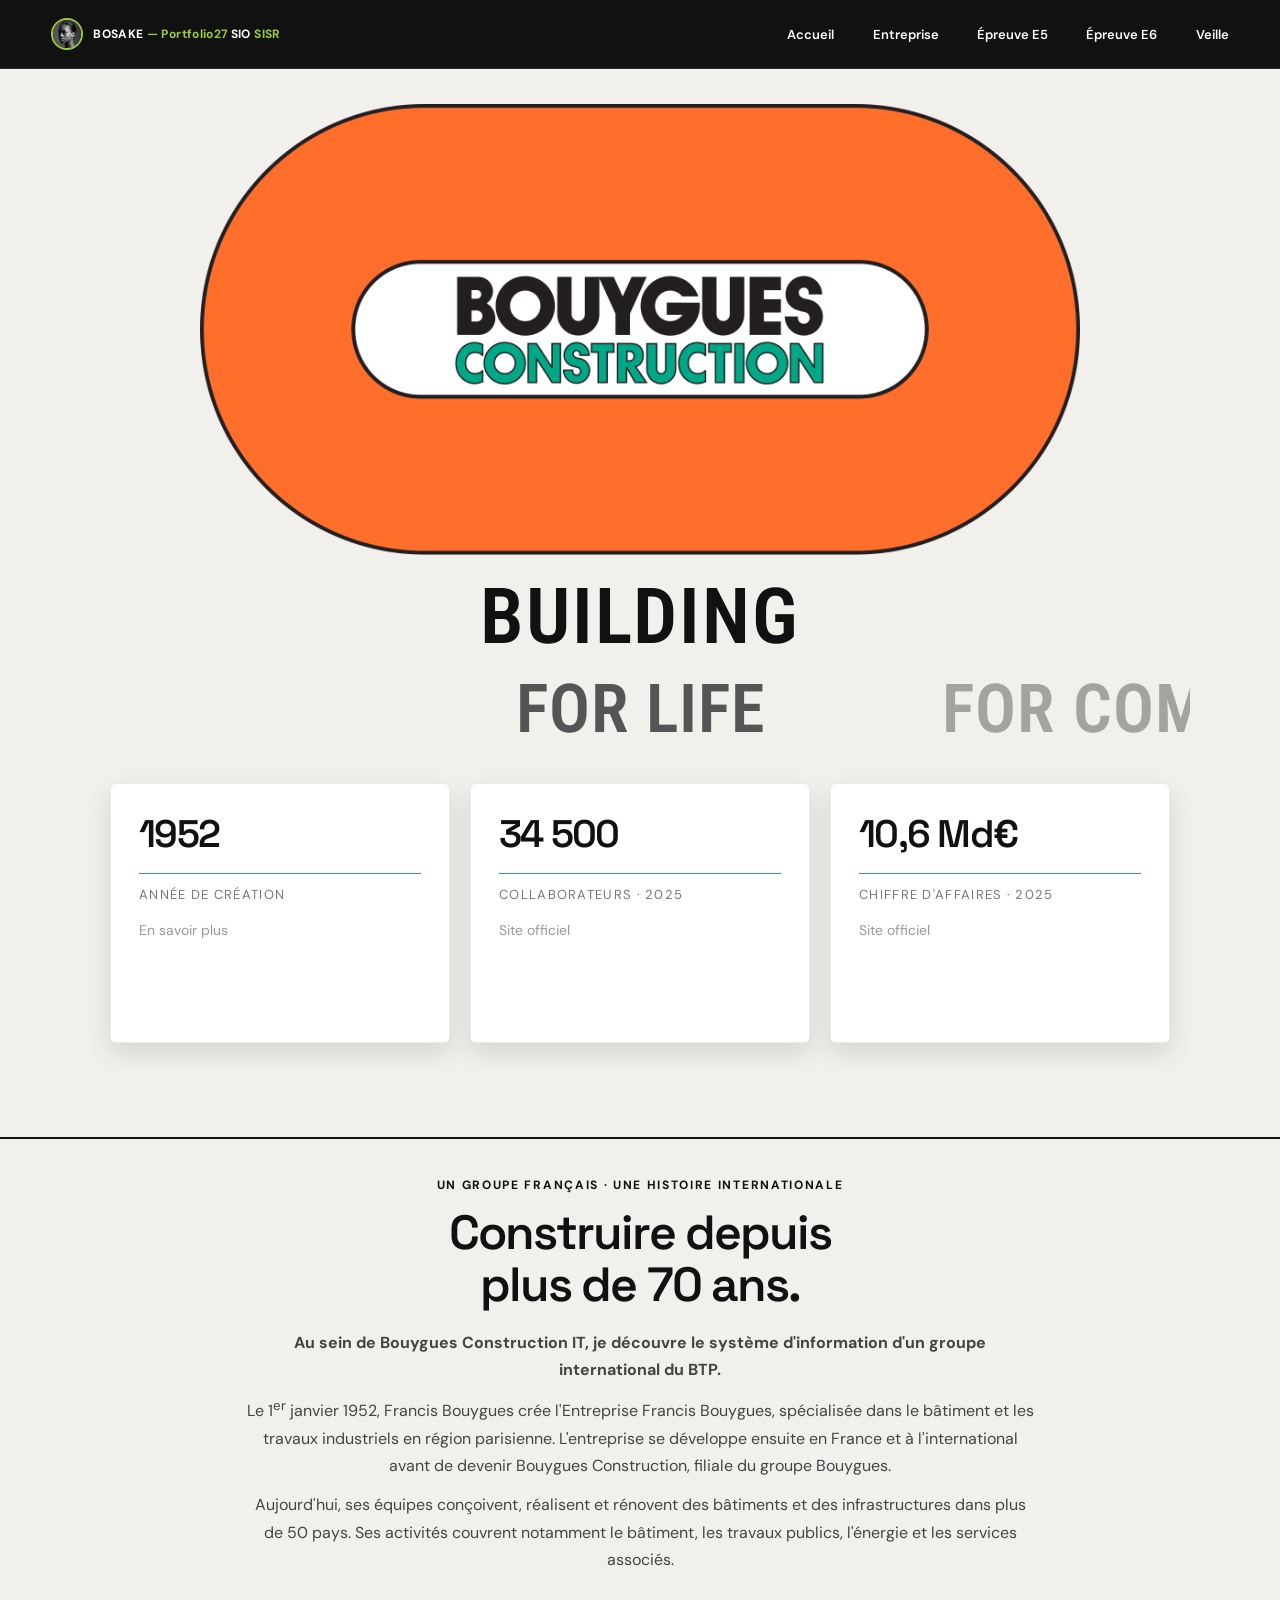
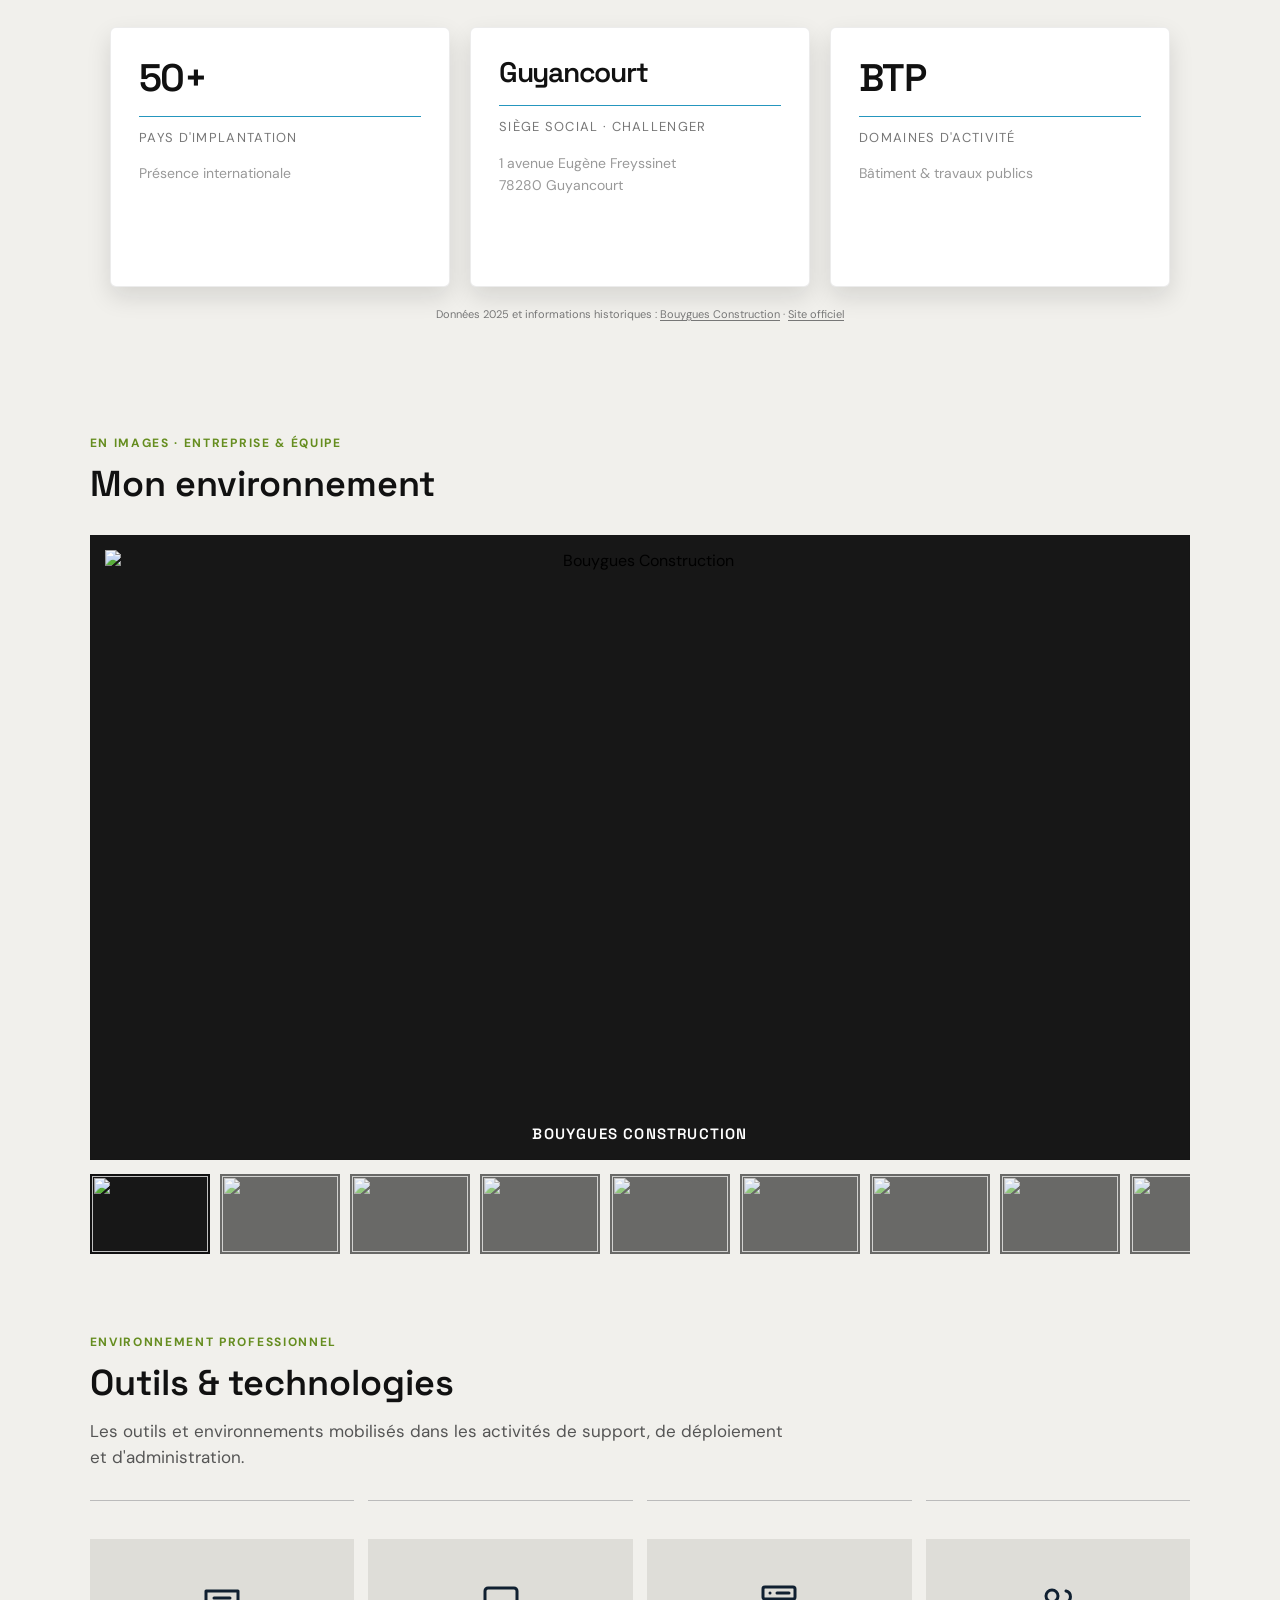
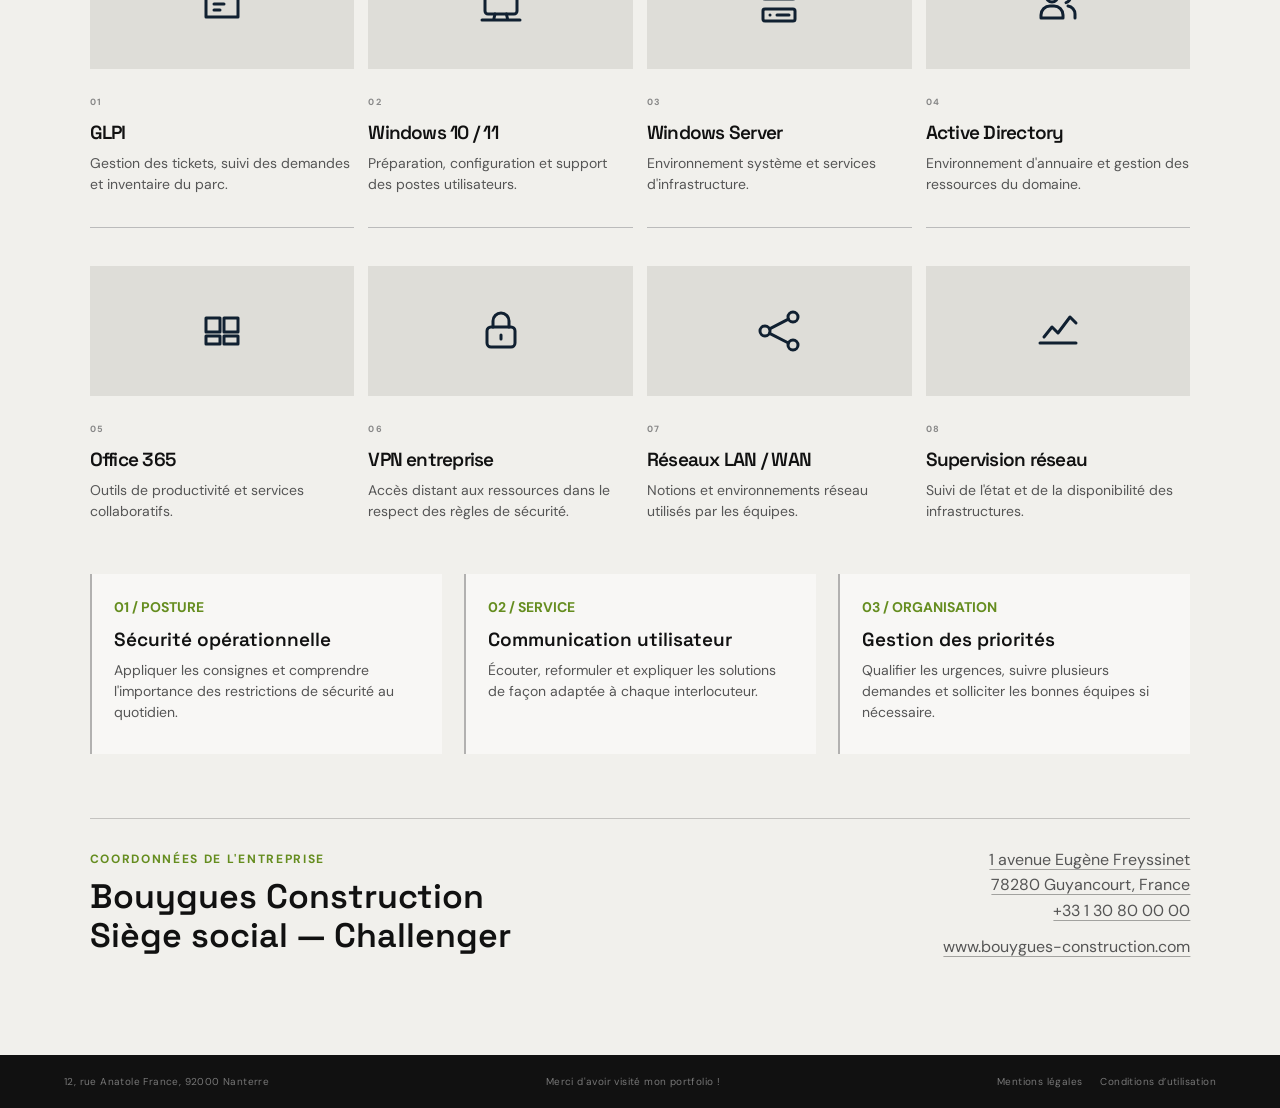
==== alternance.html @ e2fa52a4 "Add files via upload" ====
<!DOCTYPE html>
<html lang="fr">
<head>
  <meta charset="UTF-8">
  <meta name="viewport" content="width=device-width, initial-scale=1.0">
  <meta name="description" content="Expérience en alternance de Rebecca Zuena BOSAKE chez Bouygues Construction IT.">
  <title>Entreprise — Rebecca Zuena BOSAKE</title>
  <link rel="preconnect" href="https://fonts.googleapis.com">
  <link rel="preconnect" href="https://fonts.gstatic.com" crossorigin>
  <link href="https://fonts.googleapis.com/css2?family=DM+Sans:wght@400;500;600;700&family=Roboto+Condensed:wght@500;600;700&family=Space+Grotesk:wght@400;500;600;700&display=swap" rel="stylesheet">
  <link rel="stylesheet" href="css/style.css">
  <link rel="stylesheet" href="css/navigation.css">
  <link rel="stylesheet" href="css/profile.css">
  <link rel="stylesheet" href="css/accent.css">
  <link rel="stylesheet" href="css/legal.css">
  <link rel="stylesheet" href="css/section-pages.css">
</head>
<body class="standalone-section-page">
  <header class="nav">
    <a href="index.html#home" class="logo nav-wordmark magnetic">
      <img class="nav-avatar" src="images/rebecca-zuena-bosake.jpg" alt="Portrait de Rebecca Zuena BOSAKE">
      <span><span class="nav-brand-white">BOSAKE</span> — Portfolio27 <span class="nav-brand-white">SIO</span> <span class="nav-accent">SISR</span></span>
    </a>
    <nav class="nav-links" aria-label="Navigation principale">
      <a href="index.html#home">Accueil</a>
      <a href="alternance.html">Entreprise</a>
      <a href="e5.html">Épreuve E5</a>
      <a href="e6.html">Épreuve E6</a>
      <a href="veille.html">Veille</a>
    </nav>
  </header>

  <main class="section-page">
    <div class="section-page-inner">
      <section class="alternance-brand" aria-label="Bouygues Construction">
        <img
          class="alternance-brand-logo"
          src="images/bouygues-construction-official.webp"
          alt="Bouygues Construction"
          fetchpriority="high"
        >
        <div class="alternance-slogan" aria-label="Building. For Life. For Communities. For Generations. A Team.">
          <p class="alternance-slogan-heading">BUILDING</p>
          <div class="alternance-carousel-window" aria-hidden="true">
            <div class="alternance-carousel-track">
              <div class="alternance-carousel-run">
                <span class="alternance-carousel-slide phrase-life">For Life</span>
                <span class="alternance-carousel-slide phrase-communities">For Communities</span>
                <span class="alternance-carousel-slide phrase-generations">For Generations</span>
                <span class="alternance-carousel-slide phrase-team">A Team</span>
              </div>
              <div class="alternance-carousel-run">
                <span class="alternance-carousel-slide phrase-life">For Life</span>
                <span class="alternance-carousel-slide phrase-communities">For Communities</span>
                <span class="alternance-carousel-slide phrase-generations">For Generations</span>
                <span class="alternance-carousel-slide phrase-team">A Team</span>
              </div>
              <div class="alternance-carousel-run">
                <span class="alternance-carousel-slide phrase-life">For Life</span>
                <span class="alternance-carousel-slide phrase-communities">For Communities</span>
                <span class="alternance-carousel-slide phrase-generations">For Generations</span>
                <span class="alternance-carousel-slide phrase-team">A Team</span>
              </div>
            </div>
          </div>
        </div>
      </section>

      <section class="alternance-company-profile" id="entreprise" aria-labelledby="company-history-title">
        <div class="alternance-fact-row alternance-fact-row-top">
          <article class="alternance-fact-card">
            <strong>1952</strong>
            <span>ANNÉE DE CRÉATION</span>
            <a href="https://fr.wikipedia.org/wiki/Bouygues_Construction" target="_blank" rel="noopener noreferrer">En savoir plus</a>
          </article>
          <article class="alternance-fact-card">
            <strong>34 500</strong>
            <span>COLLABORATEURS · 2025</span>
            <a href="https://www.bouygues-construction.com/" target="_blank" rel="noopener noreferrer">Site officiel</a>
          </article>
          <article class="alternance-fact-card">
            <strong>10,6 Md€</strong>
            <span>CHIFFRE D'AFFAIRES · 2025</span>
            <a href="https://www.bouygues-construction.com/" target="_blank" rel="noopener noreferrer">Site officiel</a>
          </article>
        </div>

        <div class="alternance-company-history">
          <p class="section-page-kicker">UN GROUPE FRANÇAIS · UNE HISTOIRE INTERNATIONALE</p>
          <h1 id="company-history-title">Construire depuis<br><span>plus de 70 ans.</span></h1>
          <p class="alternance-company-role"><strong>Au sein de Bouygues Construction IT, je découvre le système d'information d'un groupe international du BTP.</strong></p>
          <p>Le 1<sup>er</sup> janvier 1952, Francis Bouygues crée l'Entreprise Francis Bouygues, spécialisée dans le bâtiment et les travaux industriels en région parisienne. L'entreprise se développe ensuite en France et à l'international avant de devenir Bouygues Construction, filiale du groupe Bouygues.</p>
          <p>Aujourd'hui, ses équipes conçoivent, réalisent et rénovent des bâtiments et des infrastructures dans plus de 50 pays. Ses activités couvrent notamment le bâtiment, les travaux publics, l'énergie et les services associés.</p>
        </div>

        <div class="alternance-fact-row alternance-fact-row-bottom">
          <article class="alternance-fact-card">
            <strong>50+</strong>
            <span>PAYS D'IMPLANTATION</span>
            <a href="https://www.bouygues-construction.com/" target="_blank" rel="noopener noreferrer">Présence internationale</a>
          </article>
          <article class="alternance-fact-card alternance-headquarters-card">
            <strong>Guyancourt</strong>
            <span>SIÈGE SOCIAL · CHALLENGER</span>
            <a href="https://www.google.com/maps/search/?api=1&amp;query=1+avenue+Eug%C3%A8ne+Freyssinet%2C+78280+Guyancourt" target="_blank" rel="noopener noreferrer">1 avenue Eugène Freyssinet<br>78280 Guyancourt</a>
          </article>
          <article class="alternance-fact-card">
            <strong>BTP</strong>
            <span>DOMAINES D'ACTIVITÉ</span>
            <a href="https://www.bouygues-construction.com/" target="_blank" rel="noopener noreferrer">Bâtiment &amp; travaux publics</a>
          </article>
        </div>
        <p class="alternance-company-source">Données 2025 et informations historiques : <a href="https://fr.wikipedia.org/wiki/Bouygues_Construction" target="_blank" rel="noopener noreferrer">Bouygues Construction</a> · <a href="https://www.bouygues-construction.com/" target="_blank" rel="noopener noreferrer">Site officiel</a></p>
      </section>

      <section class="alternance-gallery" id="galerie" aria-labelledby="alternance-gallery-title">
        <p class="section-page-kicker">EN IMAGES · ENTREPRISE &amp; ÉQUIPE</p>
        <h2 id="alternance-gallery-title">Mon environnement</h2>
        <div class="alternance-gallery-main">
          <button class="alternance-gallery-open" type="button" aria-label="Afficher la photo en grand">
            <img class="alternance-gallery-image" src="https://files.catbox.moe/n02crd.webp" alt="Bouygues Construction" fetchpriority="high">
          </button>
          <p class="alternance-gallery-caption" aria-live="polite">Bouygues Construction</p>
        </div>
        <div class="alternance-gallery-thumbs" role="group" aria-label="Choisir une photo">
          <button class="alternance-gallery-thumb is-active" type="button" data-caption="Bouygues Construction" aria-pressed="true" aria-label="Photo 1 : Bouygues Construction"><img src="https://files.catbox.moe/n02crd.webp" alt="" loading="lazy"></button>
          <button class="alternance-gallery-thumb" type="button" data-caption="Bouygues Construction" aria-pressed="false" aria-label="Photo 2 : Bouygues Construction"><img src="https://files.catbox.moe/946t7t.png" alt="" loading="lazy"></button>
          <button class="alternance-gallery-thumb" type="button" data-caption="Bouygues Construction" aria-pressed="false" aria-label="Photo 3 : Bouygues Construction"><img src="https://files.catbox.moe/72k5f4.png" alt="" loading="lazy"></button>
          <button class="alternance-gallery-thumb" type="button" data-caption="Bouygues Construction" aria-pressed="false" aria-label="Photo 4 : Bouygues Construction"><img src="https://files.catbox.moe/nwor7l.png" alt="" loading="lazy"></button>
          <button class="alternance-gallery-thumb" type="button" data-caption="Bouygues Construction" aria-pressed="false" aria-label="Photo 5 : Bouygues Construction"><img src="https://files.catbox.moe/9tc03d.png" alt="" loading="lazy"></button>
          <button class="alternance-gallery-thumb" type="button" data-caption="Bouygues Construction" aria-pressed="false" aria-label="Photo 6 : Bouygues Construction"><img src="https://files.catbox.moe/4xz3pz.png" alt="" loading="lazy"></button>
          <button class="alternance-gallery-thumb" type="button" data-caption="Mon bureau" aria-pressed="false" aria-label="Photo 7 : Mon bureau"><img src="https://files.catbox.moe/jm7ttb.png" alt="" loading="lazy"></button>
          <button class="alternance-gallery-thumb" type="button" data-caption="Mon bureau" aria-pressed="false" aria-label="Photo 8 : Mon bureau"><img src="https://files.catbox.moe/50y5g2.png" alt="" loading="lazy"></button>
          <button class="alternance-gallery-thumb" type="button" data-caption="Mon bureau" aria-pressed="false" aria-label="Photo 9 : Mon bureau"><img src="https://files.catbox.moe/r3xf9u.png" alt="" loading="lazy"></button>
          <button class="alternance-gallery-thumb" type="button" data-caption="Mon équipe" aria-pressed="false" aria-label="Photo 10 : Mon équipe"><img src="https://files.catbox.moe/k40347.jpg" alt="" loading="lazy"></button>
          <button class="alternance-gallery-thumb" type="button" data-caption="Mon équipe" aria-pressed="false" aria-label="Photo 11 : Mon équipe"><img src="https://files.catbox.moe/t3gr44.png" alt="" loading="lazy"></button>
          <button class="alternance-gallery-thumb" type="button" data-caption="Mon équipe" aria-pressed="false" aria-label="Photo 12 : Mon équipe"><img src="https://files.catbox.moe/ccxoz4.jpg" alt="" loading="lazy"></button>
          <button class="alternance-gallery-thumb" type="button" data-caption="Mon équipe" aria-pressed="false" aria-label="Photo 13 : Mon équipe"><img src="https://files.catbox.moe/inx38k.png" alt="" loading="lazy"></button>
          <button class="alternance-gallery-thumb" type="button" data-caption="Mon équipe" aria-pressed="false" aria-label="Photo 14 : Mon équipe"><img src="https://files.catbox.moe/3y6in3.png" alt="" loading="lazy"></button>
        </div>
        <dialog class="alternance-gallery-lightbox" aria-label="Photo agrandie">
          <button class="alternance-gallery-close" type="button" aria-label="Fermer l'agrandissement">Fermer <span aria-hidden="true">×</span></button>
          <img class="alternance-gallery-lightbox-image" src="https://files.catbox.moe/n02crd.webp" alt="Bouygues Construction">
        </dialog>
      </section>

      <section class="alternance-tools" id="outils" aria-labelledby="alternance-tools-title">
        <p class="section-page-kicker">ENVIRONNEMENT PROFESSIONNEL</p>
        <h2 id="alternance-tools-title">Outils &amp; technologies</h2>
        <p class="section-page-intro">Les outils et environnements mobilisés dans les activités de support, de déploiement et d'administration.</p>
        <div class="alternance-tool-grid">
          <article class="alternance-tool-card">
            <span class="alternance-tool-icon" aria-hidden="true"><svg viewBox="0 0 24 24"><path d="M4 5.5h16v13H4zM8 9h8M8 12h5M8 15h3"/></svg></span>
            <span class="section-page-index">01</span><h3>GLPI</h3><p>Gestion des tickets, suivi des demandes et inventaire du parc.</p>
          </article>
          <article class="alternance-tool-card">
            <span class="alternance-tool-icon" aria-hidden="true"><svg viewBox="0 0 24 24"><rect x="4" y="4" width="16" height="13" rx="1.5"/><path d="M2.5 20h19M9 17l-.7 3m6.4-3 .7 3"/></svg></span>
            <span class="section-page-index">02</span><h3>Windows 10 / 11</h3><p>Préparation, configuration et support des postes utilisateurs.</p>
          </article>
          <article class="alternance-tool-card">
            <span class="alternance-tool-icon" aria-hidden="true"><svg viewBox="0 0 24 24"><rect x="4" y="3.5" width="16" height="6" rx="1"/><rect x="4" y="14.5" width="16" height="6" rx="1"/><path d="M7.5 6.5h.01M7.5 17.5h.01M11 6.5h6M11 17.5h6"/></svg></span>
            <span class="section-page-index">03</span><h3>Windows Server</h3><p>Environnement système et services d'infrastructure.</p>
          </article>
          <article class="alternance-tool-card">
            <span class="alternance-tool-icon" aria-hidden="true"><svg viewBox="0 0 24 24"><circle cx="9" cy="8" r="3"/><path d="M3.5 19v-1.5A4.5 4.5 0 0 1 8 13h2a4.5 4.5 0 0 1 4.5 4.5V19zM16 5.5a3 3 0 0 1 0 5.8M17 13a4 4 0 0 1 3.5 4v2"/></svg></span>
            <span class="section-page-index">04</span><h3>Active Directory</h3><p>Environnement d'annuaire et gestion des ressources du domaine.</p>
          </article>
          <article class="alternance-tool-card">
            <span class="alternance-tool-icon" aria-hidden="true"><svg viewBox="0 0 24 24"><path d="M4 5.5h7v7H4zM13 5.5h7v7h-7zM4 14.5h7v4H4zM13 14.5h7v4h-7z"/></svg></span>
            <span class="section-page-index">05</span><h3>Office 365</h3><p>Outils de productivité et services collaboratifs.</p>
          </article>
          <article class="alternance-tool-card">
            <span class="alternance-tool-icon" aria-hidden="true"><svg viewBox="0 0 24 24"><rect x="5" y="10" width="14" height="10" rx="2"/><path d="M8 10V7a4 4 0 0 1 8 0v3m-4 4v2"/></svg></span>
            <span class="section-page-index">06</span><h3>VPN entreprise</h3><p>Accès distant aux ressources dans le respect des règles de sécurité.</p>
          </article>
          <article class="alternance-tool-card">
            <span class="alternance-tool-icon" aria-hidden="true"><svg viewBox="0 0 24 24"><circle cx="5" cy="12" r="2.5"/><circle cx="19" cy="5" r="2.5"/><circle cx="19" cy="19" r="2.5"/><path d="m7.3 10.9 9.4-4.8m-9.4 7.1 9.4 4.8"/></svg></span>
            <span class="section-page-index">07</span><h3>Réseaux LAN / WAN</h3><p>Notions et environnements réseau utilisés par les équipes.</p>
          </article>
          <article class="alternance-tool-card">
            <span class="alternance-tool-icon" aria-hidden="true"><svg viewBox="0 0 24 24"><path d="M3 18h18M5 15l4-5 3 3 6-8 3 3"/></svg></span>
            <span class="section-page-index">08</span><h3>Supervision réseau</h3><p>Suivi de l'état et de la disponibilité des infrastructures.</p>
          </article>
        </div>
        <div class="alternance-learning-grid">
          <article><span class="section-page-index">01 / POSTURE</span><h3>Sécurité opérationnelle</h3><p>Appliquer les consignes et comprendre l'importance des restrictions de sécurité au quotidien.</p></article>
          <article><span class="section-page-index">02 / SERVICE</span><h3>Communication utilisateur</h3><p>Écouter, reformuler et expliquer les solutions de façon adaptée à chaque interlocuteur.</p></article>
          <article><span class="section-page-index">03 / ORGANISATION</span><h3>Gestion des priorités</h3><p>Qualifier les urgences, suivre plusieurs demandes et solliciter les bonnes équipes si nécessaire.</p></article>
        </div>
      </section>

      <section class="alternance-location" aria-labelledby="alternance-location-title">
        <div>
          <p class="section-page-kicker">COORDONNÉES DE L'ENTREPRISE</p>
          <h2 id="alternance-location-title">Bouygues Construction<br>Siège social — Challenger</h2>
        </div>
        <address>
          <a href="https://www.google.com/maps/search/?api=1&amp;query=1+avenue+Eug%C3%A8ne+Freyssinet%2C+78280+Guyancourt" target="_blank" rel="noopener noreferrer">
            1 avenue Eugène Freyssinet<br>
            78280 Guyancourt, France
          </a><br>
          <a href="tel:+33130800000">+33 1 30 80 00 00</a><br>
          <a class="alternance-company-website" href="https://www.bouygues-construction.com/" target="_blank" rel="noopener noreferrer">www.bouygues-construction.com</a>
        </address>
      </section>

    </div>
  </main>

  <footer class="portfolio-footer site-footer">
    <address>12, rue Anatole France, 92000 Nanterre</address>
    <span>Merci d'avoir visité mon portfolio !</span>
    <nav aria-label="Informations légales">
      <a href="mentions-legales.html">Mentions légales</a>
      <a href="conditions.html">Conditions d’utilisation</a>
    </nav>
  </footer>
  <script src="js/alternance-carousel.js" defer></script>
  <script src="js/alternance-gallery.js" defer></script>
  <script src="js/tab-title.js" defer></script>
</body>
</html>
---- css/style.css ----
*{box-sizing:border-box;margin:0;padding:0}html{scroll-behavior:smooth}body{font-family:"DM Sans",sans-serif;background:#f1f0ec;color:#111;overflow-x:hidden}a{color:inherit;text-decoration:none}button{font:inherit}.loader{position:fixed;inset:0;background:#111;z-index:1000;color:#f1f0ec;display:grid;place-items:center}.loader-inner{width:min(520px,80vw);text-align:center}.loader-kicker{font-size:10px;letter-spacing:.25em;display:block;margin-bottom:18px;opacity:.55}.loader strong{font:600 clamp(50px,10vw,110px)/.9 "Space Grotesk";letter-spacing:-.08em}.loader strong span,.accent{color:#b7ff4a}.loader-line{height:1px;background:#444;margin:35px 0 10px;overflow:hidden}.loader-line i{display:block;height:100%;width:0;background:#f1f0ec}.loader small{font-size:10px;letter-spacing:.2em}.cursor-dot,.cursor-ring{position:fixed;pointer-events:none;z-index:9999;border-radius:50%;transform:translate(-50%,-50%)}.cursor-dot{width:5px;height:5px;background:#b7ff4a}.cursor-ring{width:30px;height:30px;border:1px solid rgba(17,17,17,.5);transition:width .25s,height .25s,border-color .25s}.nav{position:fixed;z-index:100;top:0;left:0;width:100%;padding:28px 4vw;display:flex;justify-content:space-between;align-items:center;mix-blend-mode:difference;color:white}.logo{font:700 27px "Space Grotesk";letter-spacing:-.08em}.logo span{color:#b7ff4a}.menu-btn{border:0;background:none;width:45px;height:45px;display:grid;align-content:center;gap:6px;cursor:pointer}.menu-btn span{height:1px;width:28px;background:#fff;display:block;transition:.4s}.menu{position:fixed;inset:0;background:#111;color:#f1f0ec;z-index:90;display:grid;place-items:center;transform:translateY(-100%)}.menu nav{width:min(900px,82vw);display:flex;flex-direction:column}.menu nav a{font:500 clamp(38px,7vw,90px)/1 "Space Grotesk";letter-spacing:-.06em;padding:9px 0;border-bottom:1px solid #333;display:flex;justify-content:space-between}.menu nav a em{font:12px "DM Sans";letter-spacing:.15em;color:#777;font-style:normal}.hero{min-height:100vh;position:relative;display:flex;align-items:center;padding:120px 7vw;overflow:hidden}.hero-grid{position:absolute;inset:0;background-image:linear-gradient(rgba(0,0,0,.045) 1px,transparent 1px),linear-gradient(90deg,rgba(0,0,0,.045) 1px,transparent 1px);background-size:70px 70px;mask-image:linear-gradient(to bottom,#000,transparent)}.hero-content{position:relative;width:100%;z-index:1}.eyebrow{font-size:10px;letter-spacing:.22em;font-weight:600;margin-bottom:35px}.eyebrow span{color:#8c8c8c;padding:0 7px}.hero-title{font:600 clamp(65px,13vw,185px)/.79 "Space Grotesk";letter-spacing:-.085em}.hero-title .line{display:block;overflow:hidden}.hero-title .muted{color:#a5a39d}.hero-bottom{display:flex;justify-content:space-between;align-items:end;margin-top:55px;max-width:1000px}.hero-bottom p{max-width:400px;font-size:14px;line-height:1.6;color:#555}.circle-link{width:115px;height:115px;border:1px solid #222;border-radius:50%;display:grid;place-items:center;font-size:9px;letter-spacing:.16em;transition:.4s}.circle-link:hover{background:#111;color:#fff}.circle-link span{font-size:18px}.scroll-indicator{position:absolute;bottom:35px;left:7vw;font-size:8px;letter-spacing:.2em;display:flex;gap:12px;align-items:center}.scroll-indicator span{width:35px;height:1px;background:#111}.section{position:relative;padding:150px 7vw}.section-number,.section-label{position:absolute;top:155px;font-size:9px;letter-spacing:.2em;color:#888}.section-number{left:3vw}.section-label{right:7vw}.intro-content{max-width:1050px;margin-left:13%;padding-top:70px}.big-text{font:500 clamp(36px,6vw,80px)/1.05 "Space Grotesk";letter-spacing:-.055em;max-width:1050px}.big-text strong{font-weight:500}.big-text span{color:#888}.body-copy{font-size:15px;line-height:1.7;color:#666;max-width:440px;margin:70px 0 35px;margin-left:40%}.text-link{font-size:10px;letter-spacing:.16em;border-bottom:1px solid #111;padding-bottom:8px;margin-left:40%}.text-link span{font-size:15px;margin-left:12px}.dark{background:#111;color:#f1f0ec}.dark .section-number,.dark .section-label{color:#666}.section-heading{margin-left:13%;padding-top:65px}.section-heading h2,.timeline h2,.contact h2{font:500 clamp(52px,8vw,115px)/.88 "Space Grotesk";letter-spacing:-.075em}.section-heading h2 span,.timeline h2 span,.contact h2 span{color:#777}.work-list{margin:100px 0 0 13%;border-top:1px solid #333}.work-item{display:grid;grid-template-columns:7% 25% 1fr auto;align-items:center;padding:32px 0;border-bottom:1px solid #333}.work-item>span,.work-item>b{font-size:9px;letter-spacing:.15em;color:#777}.work-item h3{font:500 clamp(22px,3vw,38px) "Space Grotesk";letter-spacing:-.04em}.work-item p{font-size:13px;color:#888;max-width:360px;line-height:1.5}.project-grid{margin:100px 0 0 13%;display:grid;grid-template-columns:1fr 1fr;gap:22px}.project-card{border-top:1px solid #bbb;padding-top:18px;cursor:pointer}.project-index{font-size:9px;color:#888;letter-spacing:.15em}.project-visual{height:340px;margin:20px 0;position:relative;overflow:hidden;background:#deddd8;display:grid;place-items:center}.visual-network{background:#171717}.visual-network i{position:absolute;width:9px;height:9px;border-radius:50%;background:#b7ff4a}.visual-network i:nth-child(1){left:25%;top:30%}.visual-network i:nth-child(2){right:25%;top:25%}.visual-network i:nth-child(3){left:40%;bottom:25%}.visual-network i:nth-child(4){right:20%;bottom:30%}.visual-network:after,.visual-network:before{content:"";position:absolute;width:50%;height:1px;background:#777;transform:rotate(20deg)}.visual-network:before{transform:rotate(-25deg)}.visual-server{background:#d2d1cc;align-content:center;gap:12px}.visual-server i{width:45%;height:48px;border:1px solid #111;position:relative}.visual-server i:after{content:"••••";position:absolute;right:12px;top:13px;letter-spacing:4px}.visual-linux{background:#171717;color:#b7ff4a;font:500 70px "Space Grotesk"}.visual-security{background:#d6d5cf}.shield{font-size:120px}.project-info h3{font:500 32px "Space Grotesk";letter-spacing:-.04em}.project-info p{font-size:13px;color:#666;max-width:430px;line-height:1.5;margin:10px 0 18px}.project-info span{font-size:8px;letter-spacing:.2em;color:#888}.timeline-content{margin-left:13%;padding-top:65px}.timeline-list{max-width:850px;margin-top:100px}.timeline-item{display:grid;grid-template-columns:10% 1fr;border-top:1px solid #333;padding:35px 0}.timeline-item>b{font-size:10px;color:#666}.timeline-item small{font-size:8px;letter-spacing:.2em;color:#666}.timeline-item h3{font:500 30px "Space Grotesk";margin:7px 0}.timeline-item p{color:#888;font-size:13px;line-height:1.5;max-width:500px}.contact{min-height:90vh;display:grid;align-content:center}.contact-content{margin-left:13%;padding-top:50px}.email{display:inline-block;font:500 clamp(20px,3vw,40px) "Space Grotesk";letter-spacing:-.04em;border-bottom:1px solid #111;padding:10px 0;margin-top:55px}.email span{font-size:22px;margin-left:25px}.socials{display:flex;gap:30px;margin-top:70px}.socials a{font-size:9px;letter-spacing:.2em}.socials a:hover{color:#777}footer{background:#111;color:#777;padding:25px 7vw;display:flex;justify-content:space-between;font-size:8px;letter-spacing:.16em}.reveal{opacity:0;transform:translateY(35px)}@media(max-width:800px){.cursor-dot,.cursor-ring{display:none}.hero{padding:130px 7vw}.hero-title{font-size:18vw}.hero-bottom{align-items:start;gap:30px;flex-direction:column}.circle-link{width:90px;height:90px}.section{padding:110px 7vw}.section-number,.section-label{top:115px}.section-number{left:4vw}.section-label{right:7vw}.intro-content,.section-heading,.work-list,.project-grid,.timeline-content,.contact-content{margin-left:0}.big-text{font-size:12vw}.body-copy,.text-link{margin-left:0}.work-item{grid-template-columns:12% 1fr}.work-item p{grid-column:2;margin-top:8px}.work-item b{display:none}.project-grid{grid-template-columns:1fr}.project-visual{height:260px}.section-heading{padding-top:45px}.work-list,.project-grid,.timeline-list{margin-top:65px}footer{flex-direction:column;gap:10px}.menu nav a{font-size:12vw}}
---- css/navigation.css ----
.nav {
  position: fixed;
  z-index: 999;
  top: 0;
  left: 0;
  width: 100%;
  gap: 28px;
  padding: 18px 4vw;
  border-bottom: 1px solid rgba(255, 255, 255, .12);
  background: #111;
  color: #fff;
  mix-blend-mode: normal;
}

.nav-links {
  display: flex;
  align-items: center;
  justify-content: flex-end;
  gap: clamp(16px, 3vw, 42px);
  min-width: 0;
}

.nav-links a {
  flex: none;
  font-size: 13px;
  font-weight: 600;
  white-space: nowrap;
  transition: color .2s;
}

.nav-links a:hover {
  color: #9BCB3B;
}

.nav-links a:focus-visible {
  outline: 2px solid #9BCB3B;
  outline-offset: 4px;
}

.logo {
  flex: none;
}

.nav-wordmark {
  font-family: "DM Sans", sans-serif;
  font-size: 12px;
  font-weight: 700;
  letter-spacing: .03em;
  white-space: nowrap;
}

.quick-nav {
  position: fixed;
  z-index: 1100;
  top: 50%;
  left: 14px;
  display: flex;
  flex-direction: column;
  align-items: flex-start;
  gap: 9px;
  transform: translateY(-50%);
}

.quick-nav-links {
  display: flex;
  flex-direction: column;
  gap: 8px;
  visibility: hidden;
  opacity: 0;
  transform: translateY(8px);
  pointer-events: none;
}

.quick-nav.is-pinned .quick-nav-links,
.quick-nav:hover .quick-nav-links,
.quick-nav:focus-within .quick-nav-links,
.quick-nav:has(+ .quick-nav-toggle:hover) .quick-nav-links,
.quick-nav:has(+ .quick-nav-toggle:focus-visible) .quick-nav-links {
  visibility: visible;
  opacity: 1;
  transform: translateY(0);
  pointer-events: auto;
}

.quick-nav-button,
.quick-nav-top {
  display: inline-flex;
  min-height: 40px;
  align-items: center;
  justify-content: center;
  padding: 0 14px;
  border: 1px solid rgba(241, 240, 236, .8);
  border-radius: 999px;
  background: #111;
  color: #f1f0ec;
  box-shadow: 0 3px 14px rgba(0, 0, 0, .16);
  font-size: 12px;
  font-weight: 600;
  white-space: nowrap;
  transition: color .2s, background-color .2s, border-color .2s, transform .2s;
}

.quick-nav-button:hover,
.quick-nav-top:hover,
.quick-nav-primary {
  border-color: #9BCB3B;
  background: #9BCB3B;
  color: #111;
}

.quick-nav-button:focus-visible,
.quick-nav-top:focus-visible {
  outline: 2px solid #9BCB3B;
  outline-offset: 3px;
}

.quick-nav-top {
  position: fixed;
  z-index: 1101;
  right: 24px;
  bottom: 24px;
  width: 40px;
  height: 40px;
  padding: 0;
  border-color: #9BCB3B;
  background: #9BCB3B;
  color: #111;
  font-size: 10px;
  font-weight: 700;
  line-height: 1;
}

html {
  scroll-padding-top: 0;
  scroll-behavior: auto;
}

.nav-wordmark {
  display: inline-flex;
  align-items: center;
  gap: 10px;
}

.nav-avatar {
  flex: none;
  width: 32px;
  height: 32px;
  border: 2px solid #9BCB3B;
  border-radius: 50%;
  object-fit: cover;
  object-position: center 24%;
}

.nav-accent {
  color: #9BCB3B;
}

.nav-wordmark > span {
  color: #fff;
}

.nav-wordmark .nav-brand-white {
  color: #fff;
}

.nav-wordmark .nav-accent {
  color: #9BCB3B;
}

.quick-nav {
  transition: transform .32s cubic-bezier(.2, .7, .2, 1);
}

.quick-nav.has-scrolled:not(.is-pinned) {
  transform: translate(calc(-100% - 14px), -50%);
}

.quick-nav.has-scrolled.is-pinned,
.quick-nav.has-scrolled:hover,
.quick-nav.has-scrolled:focus-within,
.quick-nav.has-scrolled:has(+ .quick-nav-toggle:hover),
.quick-nav.has-scrolled:has(+ .quick-nav-toggle:focus-visible) {
  transform: translateY(-50%);
}

.quick-nav.is-pinned .quick-nav-links,
.quick-nav:hover .quick-nav-links,
.quick-nav:focus-within .quick-nav-links,
.quick-nav:has(+ .quick-nav-toggle:hover) .quick-nav-links,
.quick-nav:has(+ .quick-nav-toggle:focus-visible) .quick-nav-links {
  visibility: visible;
  opacity: 1;
  transform: translateY(0);
  pointer-events: auto;
}

.quick-nav-toggle {
  position: fixed;
  z-index: 1101;
  top: 50%;
  left: 0;
  display: grid;
  width: 20px;
  height: 64px;
  place-items: center;
  padding: 0;
  border: 1px solid rgba(241, 240, 236, .8);
  border-left: 0;
  border-radius: 0 12px 12px 0;
  background: #111;
  color: #9BCB3B;
  box-shadow: 0 3px 14px rgba(0, 0, 0, .16);
  cursor: pointer;
  font-size: 20px;
  transform: translateY(-50%);
  transition: color .2s, background-color .2s;
  visibility: hidden;
  opacity: 0;
}

.quick-nav.has-scrolled + .quick-nav-toggle {
  visibility: visible;
  opacity: 1;
}

.quick-nav-toggle:hover,
.quick-nav-toggle:focus-visible {
  background: #9BCB3B;
  color: #111;
}

.quick-nav-toggle.is-pinned span {
  transform: rotate(180deg);
}

.quick-nav-toggle span {
  transition: transform .25s;
}

@media (prefers-reduced-motion: reduce) {
  .quick-nav,
  .quick-nav-toggle,
  .quick-nav-toggle span {
    transition-duration: .01ms;
  }
}

@media (max-width: 800px) {
  .nav {
    gap: 22px;
    padding: 14px 5vw;
      .nav-avatar {
    width: 26px;
    height: 26px;
  }
  }

  .nav-links {
    flex: 1;
    justify-content: flex-start;
    overflow-x: auto;
    scrollbar-width: none;
    -webkit-overflow-scrolling: touch;
  }

  .nav-links::-webkit-scrollbar {
    display: none;
  }

  .nav-links a {
    font-size: 12px;
  }

  .nav-wordmark {
    font-size: 10px;
  }

  .quick-nav {
    top: auto;
    bottom: 54px;
    left: 12px;
    max-width: calc(100vw - 66px);
    flex-direction: row;
    align-items: center;
    gap: 6px;
    transform: none;
  }

  .quick-nav.has-scrolled:not(.is-pinned) {
    transform: translateY(calc(100% + 54px));
  }

  .quick-nav.has-scrolled.is-pinned,
  .quick-nav.has-scrolled:hover,
  .quick-nav.has-scrolled:focus-within,
  .quick-nav.has-scrolled:has(+ .quick-nav-toggle:hover),
  .quick-nav.has-scrolled:has(+ .quick-nav-toggle:focus-visible) {
    transform: none;
  }

  .quick-nav.is-pinned .quick-nav-links,
  .quick-nav:hover .quick-nav-links,
  .quick-nav:focus-within .quick-nav-links,
  .quick-nav:has(+ .quick-nav-toggle:hover) .quick-nav-links,
  .quick-nav:has(+ .quick-nav-toggle:focus-visible) .quick-nav-links {
    transform: none;
  }

  .quick-nav-toggle {
    top: auto;
    bottom: 12px;
    left: 12px;
    width: 64px;
    height: 22px;
    border: 1px solid rgba(241, 240, 236, .8);
    border-bottom: 0;
    border-radius: 12px 12px 0 0;
    transform: none;
  }

  .quick-nav-toggle.is-pinned span {
    transform: rotate(90deg);
  }

  .quick-nav-links {
    flex-direction: row;
    max-width: calc(100vw - 118px);
    gap: 5px;
    overflow-x: auto;
    scrollbar-width: none;
    -webkit-overflow-scrolling: touch;
  }

  .quick-nav-links::-webkit-scrollbar {
    display: none;
  }

  .quick-nav-button {
    min-height: 38px;
    padding: 0 10px;
    font-size: 11px;
  }

  .quick-nav-top {
    right: 12px;
    bottom: 12px;
    width: 38px;
    height: 38px;
    min-height: 38px;
  }
}

@media (max-width: 430px) {
  .nav-links {
    gap: 7px;
  }

  .nav-links a {
    font-size: 11px;
  }

  .quick-nav {
    bottom: 50px;
  }

  .quick-nav-toggle {
    bottom: 8px;
    left: 12px;
  }

  .quick-nav-button {
    padding: 0 8px;
    font-size: 10px;
  }
}
---- css/profile.css ----
.home-hero {
  min-height: 0;
  padding: 112px 5vw 96px;
  background: #f1f0ec;
}

.stack-panel {
  position: relative;
  min-height: 100vh;
  isolation: isolate;
}

.stack-panel:not(#home) {
  margin-top: -48px;
  padding-top: 198px;
}

#home.stack-panel {
  z-index: 1;
  min-height: 0;
}

#profil.stack-panel {
  z-index: 2;
  background: #f1f0ec;
  min-height: 0;
  padding: 56px 7vw 28px;
}

#certifications.stack-panel {
  z-index: 3;
  min-height: 0;
  margin-top: -16px;
  padding: 64px 7vw 48px;
  background: #f1f0ec;
  color: #111;
}

#entreprise.stack-panel {
  z-index: 3;
  min-height: 0;
  margin-top: -16px;
  padding: 64px 7vw 58px;
  background: #e8e7e1;
  color: #111;
  scroll-margin-top: 72px;
}

#certifications.stack-panel {
  z-index: 4;
}

#parcours.stack-panel {
  z-index: 5;
  min-height: 0;
  margin-top: -16px;
  padding: 64px 7vw 58px;
  background: #e8e7e1;
  color: #111;
}

#experience.stack-panel {
  z-index: 5;
  background: #111;
}

#e6.stack-panel {
  z-index: 6;
  background: #f1f0ec;
}

#veille.stack-panel {
  z-index: 7;
  background: #111;
}

#contact.stack-panel {
  z-index: 9;
  min-height: 0;
  padding: 90px 7vw 64px;
  background: #f1f0ec;
}

#cv.stack-panel {
  z-index: 8;
  min-height: 0;
  padding: 90px 7vw 96px;
  background: #f1f0ec;
  color: #111;
}

.home-hero .hero-grid {
  display: none;
}

.home-card {
  position: relative;
  isolation: isolate;
  display: grid;
  grid-template-columns: minmax(0, 1.1fr) minmax(260px, .9fr);
  align-items: center;
  gap: clamp(30px, 5vw, 76px);
  width: min(1480px, 100%);
  min-height: 0;
  margin: 0 auto;
  padding: clamp(30px, 4vw, 58px);
  overflow: hidden;
  border-radius: 8px;
  background: #111;
  color: #f1f0ec;
}

.home-card-content {
  position: relative;
  z-index: 1;
}

.home-eyebrow,
.profile-kicker {
  color: #9BCB3B;
  font-size: 11px;
  font-weight: 700;
  letter-spacing: .16em;
}

.home-eyebrow span {
  color: #f1f0ec;
}

.home-title {
  display: flex;
  flex-direction: column;
  margin-top: 24px;
  font: 600 68px/.98 "Space Grotesk", sans-serif;
}

.home-title span {
  white-space: nowrap;
}

.home-name-accent {
  color: #9BCB3B;
}

.home-subtitle {
  margin-top: 24px;
  min-height: 2.4em;
  font-size: 26px;
  line-height: 1.2;
}

.typed-cursor {
  color: #9BCB3B;
}

.home-summary {
  margin-top: 18px;
  color: rgba(241, 240, 236, .76);
  font-size: 17px;
  line-height: 1.7;
}

.home-summary strong {
  color: #f1f0ec;
}

.home-actions {
  display: flex;
  flex-wrap: wrap;
  gap: 12px;
  margin-top: 34px;
}

.home-button {
  display: inline-flex;
  min-height: 48px;
  align-items: center;
  justify-content: center;
  gap: 10px;
  padding: 0 22px;
  border: 1px solid rgba(241, 240, 236, .72);
  border-radius: 999px;
  color: #f1f0ec;
  font-size: 14px;
  font-weight: 600;
  transition: color .2s, background-color .2s, border-color .2s;
}

.home-button:hover,
.home-button-primary {
  border-color: #9BCB3B;
  background: #9BCB3B;
  color: #111;
}

.home-visual {
  position: relative;
  display: grid;
  width: min(100%, 380px);
  aspect-ratio: 1;
  place-items: center;
  justify-self: center;
  overflow: hidden;
  border-radius: 50%;
  background-color: #17191c;
  background-image: linear-gradient(rgba(155, 203, 59, .07) 1px, transparent 1px), linear-gradient(90deg, rgba(155, 203, 59, .07) 1px, transparent 1px);
  background-size: 34px 34px;
}

.home-orbit {
  position: absolute;
  z-index: 1;
  border: 1px solid rgba(155, 203, 59, .5);
  border-radius: 50%;
}

.home-orbit-outer {
  inset: 8%;
}

.home-orbit-inner {
  inset: 21%;
  border-color: rgba(241, 240, 236, .24);
}

.home-portrait-frame {
  position: absolute;
  z-index: 0;
  width: 66%;
  height: 66%;
  border: 2px solid #9BCB3B;
  border-radius: 50%;
  overflow: hidden;
}

.home-portrait {
  position: relative;
  z-index: 0;
  display: block;
  width: 100%;
  height: 100%;
  border-radius: 50%;
  object-fit: cover;
  object-position: center 24%;
}

.home-portrait-frame::before,
.home-portrait-frame::after {
  position: absolute;
  z-index: 1;
  inset: 0;
  border-radius: 50%;
  background: url("../images/rebecca-zuena-bosake.jpg") center 24% / cover no-repeat;
  content: "";
  opacity: 0;
  pointer-events: none;
}

.home-portrait-frame::before {
  filter: drop-shadow(2px 0 #9BCB3B);
  animation: portrait-glitch-a 5s infinite steps(1, end);
}

.home-portrait-frame::after {
  filter: drop-shadow(-2px 0 rgba(241, 240, 236, .9));
  animation: portrait-glitch-b 5s infinite steps(1, end);
}

@keyframes portrait-glitch-a {
  0%, 86%, 94%, 100% {
    clip-path: inset(42% 0 45%);
    opacity: 0;
    transform: translateX(0);
  }

  87%, 89% {
    clip-path: inset(40% 0 44%);
    opacity: .52;
    transform: translateX(7px);
  }

  90%, 92% {
    clip-path: inset(40% 0 44%);
    opacity: .28;
    transform: translateX(-5px);
  }
}

@keyframes portrait-glitch-b {
  0%, 89%, 96%, 100% {
    clip-path: inset(58% 0 29%);
    opacity: 0;
    transform: translateX(0);
  }

  90%, 92% {
    clip-path: inset(58% 0 26%);
    opacity: .42;
    transform: translateX(-7px);
  }

  93%, 94% {
    clip-path: inset(58% 0 26%);
    opacity: .26;
    transform: translateX(4px);
  }
}

.home-node {
  position: absolute;
  z-index: 2;
  width: 10px;
  height: 10px;
  border-radius: 50%;
  background: #9BCB3B;
  box-shadow: 0 0 0 4px rgba(155, 203, 59, .25);
}

.home-node-top {
  top: 14%;
  left: 60%;
}

.home-node-side {
  right: 14%;
  bottom: 18%;
}

.home-visual-label {
  position: absolute;
  z-index: 3;
  color: #f1f0ec;
  font-size: 10px;
  font-weight: 600;
  letter-spacing: .16em;
  line-height: 1;
  text-transform: uppercase;
  white-space: nowrap;
}

.home-label-top {
  top: 19%;
  left: 18%;
}

.home-label-side {
  top: 49%;
  right: 7%;
  writing-mode: vertical-rl;
}

.home-label-bottom {
  bottom: 16%;
  left: 36%;
}

.profile-contact:hover {
  color: #9BCB3B;
}

.profile-section-title {
  margin-top: 18px;
  font: 600 58px/1 "Space Grotesk", sans-serif;
}

.profile-section-title span {
  color: #9BCB3B;
}

.profile-section-intro {
  max-width: 680px;
  margin-top: 16px;
  color: #444;
  font-size: 22px;
  line-height: 1.45;
}

.profile-section .profile-grid {
  margin-top: 20px;
}

.profile-grid {
  display: grid;
  grid-template-columns: repeat(2, minmax(0, 1fr));
  gap: 0 54px;
}

.profile-block {
  display: grid;
  grid-template-columns: 40px 1fr;
  gap: 12px;
  padding: 18px 0;
  border-bottom: 1px solid rgba(17, 17, 17, .15);
}

.profile-index {
  color: #9BCB3B;
  font-size: 14px;
  font-weight: 700;
}

.profile-block h3 {
  margin-bottom: 8px;
  font: 600 26px/1.2 "Space Grotesk", sans-serif;
}

.profile-block p {
  color: #555;
  font-size: 20px;
  line-height: 1.5;
}

.profile-contact {
  display: inline-flex;
  align-items: center;
  gap: 12px;
  margin-top: 42px;
  font-weight: 700;
}

.profile-section .profile-contact {
  margin-top: 18px;
}

.company-content {
  width: min(1120px, calc(100% - clamp(120px, 12vw, 160px)));
  margin: 0 0 0 clamp(120px, 12vw, 160px);
}

.company-heading {
  display: grid;
  grid-template-columns: minmax(180px, .7fr) minmax(0, 1.3fr);
  align-items: center;
  gap: clamp(32px, 7vw, 100px);
}

.company-brand {
  min-width: 0;
}

.company-logo {
  display: grid;
  min-height: 190px;
  padding: 30px;
  place-items: center;
  background: #fff;
}

.company-logo img {
  display: block;
  width: min(100%, 220px);
  height: auto;
}

.company-logo-credit {
  display: block;
  margin-top: 9px;
  color: #666;
  font-size: 10px;
  text-align: right;
  text-decoration: underline;
  text-underline-offset: 2px;
}

.company-heading h2 {
  margin-top: 15px;
  font: 600 clamp(40px, 5vw, 68px)/.98 "Space Grotesk", sans-serif;
  letter-spacing: -.06em;
}

.company-heading h2 span {
  color: #777;
}

.company-intro {
  max-width: 660px;
  margin-top: 20px;
  color: #555;
  font-size: 17px;
  line-height: 1.6;
}

.company-cards {
  display: grid;
  grid-template-columns: repeat(3, minmax(0, 1fr));
  gap: 18px;
  margin-top: 46px;
}

.company-card {
  min-height: 210px;
  padding: 25px;
  border-top: 3px solid #00A888;
  background: #fff;
}

.company-card-index {
  color: #00A888;
  font-size: 9px;
  font-weight: 700;
  letter-spacing: .15em;
}

.company-card h3 {
  margin-top: 28px;
  font: 600 clamp(24px, 2.4vw, 34px)/1.1 "Space Grotesk", sans-serif;
  letter-spacing: -.04em;
}

.company-card p {
  margin-top: 12px;
  color: #666;
  font-size: 14px;
  line-height: 1.55;
}

.company-devices {
  position: relative;
  height: clamp(300px, 35vw, 440px);
  margin-top: 46px;
  overflow: hidden;
  border-radius: 8px;
  background: #121820;
  isolation: isolate;
}

.company-devices::before {
  position: absolute;
  z-index: -1;
  inset: 0;
  background-image: linear-gradient(rgba(0, 168, 136, .1) 1px, transparent 1px), linear-gradient(90deg, rgba(0, 168, 136, .1) 1px, transparent 1px);
  background-size: 42px 42px;
  content: "";
  mask-image: linear-gradient(to bottom, #000, transparent 95%);
}

.device-glow {
  position: absolute;
  top: 15%;
  left: 30%;
  width: 40%;
  aspect-ratio: 1;
  border-radius: 50%;
  background: rgba(0, 168, 136, .3);
  filter: blur(75px);
}

.company-device {
  position: absolute;
  bottom: 12%;
  border: 2px solid #aab4c1;
  border-radius: 12px;
  background: #202a35;
  box-shadow: 0 24px 55px rgba(0, 0, 0, .42), inset 0 0 0 2px rgba(255, 255, 255, .08);
  animation: company-device-float 5s ease-in-out infinite;
}

.device-screen {
  position: absolute;
  inset: 7px;
  overflow: hidden;
  border-radius: 7px;
  background: linear-gradient(145deg, #eef4f7, #cddce6);
}

.device-ui {
  display: flex;
  height: 100%;
  flex-direction: column;
  align-items: flex-start;
  padding: 12%;
  color: #172b41;
}

.device-ui-label {
  color: #00A888;
  font-size: clamp(5px, .55vw, 8px);
  font-weight: 700;
  letter-spacing: .12em;
}

.device-ui-title {
  margin-top: 10%;
  font: 600 clamp(9px, 1.3vw, 18px)/1.15 "Space Grotesk", sans-serif;
}

.device-ui-line {
  display: block;
  width: 68%;
  height: 4px;
  margin-top: auto;
  border-radius: 4px;
  background: #00A888;
}

.device-ui-chip {
  margin-top: 18%;
  padding: 5px 7px;
  border-radius: 3px;
  background: #d6e3f2;
  color: #00A888;
  font-size: 6px;
  font-weight: 700;
  letter-spacing: .1em;
}

.device-ui-chart {
  display: flex;
  width: 100%;
  height: 27%;
  align-items: end;
  justify-content: space-between;
  gap: 5%;
  margin-top: auto;
  border-bottom: 1px solid rgba(23, 43, 65, .3);
}

.device-ui-chart i {
  width: 12%;
  height: 35%;
  border-radius: 3px 3px 0 0;
  background: #FF661F;
}

.device-ui-chart i:nth-child(2n) {
  height: 70%;
  background: #00A888;
}

.device-ui-chart i:nth-child(3n) {
  height: 52%;
}

.device-ui-dashboard {
  display: flex;
  width: 100%;
  gap: 6px;
  margin-top: 14%;
}

.device-ui-dashboard i {
  flex: 1;
  height: 25px;
  border: 1px solid rgba(0, 168, 136, .22);
  border-radius: 3px;
  background: rgba(255, 255, 255, .62);
}

.device-phone {
  left: 13%;
  width: 12%;
  height: 47%;
  border-radius: 18px;
  animation-delay: -1.2s;
}

.device-phone .device-screen {
  inset: 8px 5px;
  border-radius: 12px;
}

.device-camera {
  position: absolute;
  z-index: 1;
  top: 4px;
  left: 50%;
  width: 18px;
  height: 4px;
  border-radius: 5px;
  background: #25303c;
  transform: translateX(-50%);
}

.device-phone .device-ui {
  padding: 20% 12%;
}

.device-tablet {
  left: 28%;
  width: 25%;
  height: 55%;
  animation-delay: -.65s;
}

.device-laptop {
  left: 43%;
  width: 35%;
  height: 63%;
  animation-delay: -1.8s;
}

.device-keyboard {
  position: absolute;
  right: -6%;
  bottom: -7%;
  left: -6%;
  height: 7%;
  border-radius: 0 0 10px 10px;
  background: #aab4c1;
  box-shadow: 0 6px 9px rgba(0, 0, 0, .28);
}

.device-monitor {
  right: 7%;
  width: 21%;
  height: 57%;
  animation-delay: -2.4s;
}

.device-stand {
  position: absolute;
  bottom: -16%;
  left: 43%;
  width: 14%;
  height: 17%;
  background: #aab4c1;
}

.device-stand::after {
  position: absolute;
  bottom: 0;
  left: -55%;
  width: 210%;
  height: 5px;
  border-radius: 5px;
  background: #aab4c1;
  content: "";
}

@keyframes company-device-float {
  0%, 100% {
    transform: translateY(0);
  }

  50% {
    transform: translateY(-12px);
  }
}

.company-device-caption {
  margin-top: 14px;
  color: #666;
  font-size: 13px;
  text-align: right;
}

@media (prefers-reduced-motion: reduce) {
  .company-device {
    animation: none;
  }

  .school-item {
    transition: none;
  }

  .school-item:hover {
    transform: none;
  }

  .school-item:nth-child(even),
  .school-item:nth-child(even):hover {
    transform: translateY(38px);
  }
}

.profile-section-content {
  display: flex;
  min-height: 0;
  flex-direction: column;
  justify-content: flex-start;
  max-width: none;
  margin-left: 8%;
  padding-top: 0;
}

.profile-section .section-number {
  top: 76px;
}

.certifications-content {
  width: min(1100px, 100%);
  margin: 0 auto;
}

.certifications-title {
  margin-top: 20px;
  font: 600 58px/.98 "Space Grotesk", sans-serif;
}

.certifications-title span {
  color: #111;
}

.certification-grid {
  display: grid;
  grid-template-columns: repeat(2, minmax(0, 1fr));
  gap: 22px;
  width: calc(100% - clamp(80px, 6.25vw, 100px));
  margin-left: clamp(80px, 6.25vw, 100px);
  margin-top: 36px;
}

.certification-card {
  display: flex;
  min-width: 0;
  flex-direction: column;
  padding: 14px;
  border: 1px solid rgba(17, 17, 17, .16);
  background: #e8e7e1;
  color: #111;
  transition: transform .3s ease, border-color .3s ease, box-shadow .3s ease;
}

.certification-card:hover {
  transform: translateY(-7px);
  border-color: #9BCB3B;
  box-shadow: 0 18px 40px rgba(17, 17, 17, .12);
}

.certification-type {
  min-height: 30px;
  color: #555;
  font-size: 9px;
  font-weight: 700;
  letter-spacing: .14em;
}

.certification-art {
  position: relative;
  overflow: hidden;
  aspect-ratio: 1.35;
  background: #111;
}

.certification-art img {
  display: block;
  width: 100%;
  height: 100%;
  object-fit: cover;
  transition: transform .5s cubic-bezier(.2, .7, .2, 1);
}

.certification-card:hover .certification-art img {
  transform: scale(1.045);
}

.certification-art-label {
  position: absolute;
  right: 10px;
  bottom: 10px;
  padding: 7px 9px;
  background: #9BCB3B;
  color: #111;
  font-size: 8px;
  font-weight: 700;
  letter-spacing: .1em;
}

.certification-info {
  padding: 17px 5px 7px;
}

.certification-card h3 {
  font: 600 clamp(20px, 1.8vw, 25px)/1.15 "Space Grotesk", sans-serif;
  letter-spacing: -.035em;
}

.certification-card p {
  margin-top: 9px;
  color: #555;
  font-size: 13px;
  line-height: 1.55;
}

.school-content {
  width: min(1100px, 100%);
  margin: 0 auto;
}

.school-title {
  margin-top: 20px;
  font: 600 58px/.98 "Space Grotesk", sans-serif;
}

.school-title span {
  color: #111;
}

.school-timeline {
  position: relative;
  display: grid;
  grid-template-columns: repeat(2, minmax(0, 1fr));
  align-items: stretch;
  column-gap: clamp(36px, 10vw, 120px);
  row-gap: 34px;
  margin-top: 36px;
  padding: 8px 0;
  list-style: none;
}

.school-item {
  position: relative;
  display: flex;
  min-width: 0;
  flex-direction: column;
  overflow: hidden;
  border: 1px solid rgba(17, 17, 17, .75);
  border-radius: 16px;
  background: #fff;
  box-shadow: 0 12px 28px rgba(17, 17, 17, .14);
  transition: transform .3s ease, box-shadow .3s ease;
}

.school-item:nth-child(even) {
  transform: translateY(38px);
}

.school-item:hover {
  z-index: 1;
  transform: translateY(-5px);
  box-shadow: 0 18px 36px rgba(17, 17, 17, .22);
}

.school-item:nth-child(even):hover {
  transform: translateY(33px);
}

.school-year {
  display: block;
  padding: 13px 16px;
  border-bottom: 1px solid rgba(255, 255, 255, .25);
  background: #111;
  color: #fff;
  font: 700 20px/1.2 "Space Grotesk", sans-serif;
  text-align: center;
}

.school-details {
  flex: 1;
  padding: 22px 24px;
}

.school-details h3 {
  font: 700 clamp(20px, 2vw, 27px)/1.3 "Space Grotesk", sans-serif;
}

.school-details p {
  margin-top: 12px;
  color: #555;
  font-size: 17px;
  line-height: 1.55;
}

.school-details p + p {
  margin-top: 10px;
  font-size: 15px;
}

@media (min-width: 801px) {
  .school-item {
    min-height: 210px;
  }
}

.cv-content {
  display: grid;
  grid-template-columns: minmax(0, 1fr) 290px;
  align-items: center;
  gap: clamp(32px, 7vw, 80px);
  width: min(1000px, 100%);
  margin: 0 auto;
}

.cv-copy {
  max-width: 420px;
}

.cv-copy .eyebrow {
  color: #648a1e;
}

.cv-title {
  font: 600 clamp(58px, 8vw, 100px)/.9 "Space Grotesk", sans-serif;
  letter-spacing: -.07em;
}

.cv-title span {
  color: #789c25;
}

.cv-intro {
  max-width: 360px;
  margin-top: 24px;
  color: #555;
  font-size: 18px;
  line-height: 1.6;
}

.cv-download {
  margin-top: 30px;
  text-transform: none;
}

.cv-download span {
  font-size: 20px;
}

.cv-preview {
  position: relative;
  display: block;
  width: 290px;
  height: 390px;
  max-width: 100%;
  justify-self: center;
  overflow: hidden;
  border: 1px solid #d4d2ca;
  background: #fff;
}

.cv-preview iframe {
  display: block;
  width: 100%;
  height: 100%;
  border: 0;
}

.cv-preview-label {
  position: absolute;
  right: 14px;
  bottom: 14px;
  display: inline-flex;
  align-items: center;
  padding: 11px 14px;
  background: #9BCB3B;
  color: #111;
  font-size: 10px;
  font-weight: 700;
  letter-spacing: .1em;
  transition: background-color .2s;
}

.cv-preview-label:hover {
  background: #b7ff4a;
}

.cv-preview-label span {
  margin-left: 8px;
  font-size: 15px;
}

.loader strong {
  font-size: clamp(34px, 8vw, 80px);
  letter-spacing: -.07em;
}

.portfolio-footer {
  justify-content: center;
  text-align: center;
  background: #111;
  color: #777;
}

.portfolio-footer.site-footer {
  flex-wrap: wrap;
  gap: 12px 24px;
  justify-content: space-between;
  padding: 20px 5vw;
  background: #111;
  color: #777;
  font-size: 10px;
  letter-spacing: .04em;
}

.site-footer address {
  color: inherit;
  font-style: normal;
}

.site-footer > span {
  color: inherit;
}

.site-footer nav {
  display: flex;
  gap: 18px;
}

.site-footer nav a {
  color: inherit;
}

.site-footer a:hover {
  color: #b7ff4a;
}

@media (max-width: 430px) {
  .site-footer {
    align-items: flex-start;
    flex-direction: column;
  }
}

.contact-content {
  width: min(1120px, 100%);
  margin-left: 8%;
  padding-top: 20px;
}

.contact .contact-section-title {
  margin: 0 0 28px;
  color: #111;
  font: 700 56px/1.05 "Space Grotesk", sans-serif;
}

.contact-kicker {
  margin-bottom: 24px;
  color: #111;
  font-size: 13px;
  font-weight: 700;
  letter-spacing: .16em;
}

.contact-layout {
  display: grid;
  grid-template-columns: minmax(0, 1.5fr) minmax(210px, .7fr);
  align-items: start;
  gap: clamp(32px, 7vw, 96px);
}

.contact-primary {
  min-width: 0;
}

.contact .contact-message {
  max-width: 680px;
  font: 400 34px/1.35 "DM Sans", sans-serif;
  letter-spacing: 0;
}

.contact-actions {
  display: flex;
  flex-wrap: wrap;
  gap: 12px;
  margin-top: 28px;
}

.contact-button {
  display: inline-flex;
  min-height: 52px;
  align-items: center;
  justify-content: center;
  gap: 14px;
  padding: 0 18px;
  border: 1px solid #9BCB3B;
  background: #9BCB3B;
  color: #111;
  font-size: 16px;
  font-weight: 700;
  text-transform: uppercase;
  transition: color .2s, background-color .2s, border-color .2s;
}

.contact-button:hover {
  border-color: #111;
  background: #111;
  color: #f1f0ec;
}

.contact-socials {
  display: grid;
  gap: 12px;
  justify-items: end;
  margin-left: clamp(40px, 4vw, 64px);
  margin-top: 40px;
  padding-top: 42px;
}

.contact-social-button {
  display: inline-flex;
  width: min(180px, 100%);
  min-height: 56px;
  align-items: center;
  justify-content: space-between;
  gap: 16px;
  padding: 0 18px;
  background: #111;
  color: #f1f0ec;
  font-size: 16px;
  font-weight: 700;
  letter-spacing: .03em;
  text-transform: uppercase;
  transition: background-color .2s, color .2s;
}

.contact-social-button:hover {
  background: #9BCB3B;
  color: #111;
}

.contact-details {
  display: grid;
  grid-template-columns: minmax(0, 1.5fr) minmax(260px, 1fr);
  align-items: center;
  gap: 48px;
  margin-top: 58px;
  padding-top: 28px;
  border-top: 1px solid rgba(17, 17, 17, .2);
}

.contact-address {
  display: grid;
  align-content: start;
  gap: 18px;
  font-size: 16px;
  font-style: normal;
  line-height: 1.6;
}

.contact-address-line {
  display: grid;
  grid-template-columns: 26px 1fr;
  align-items: start;
  gap: 10px;
}

.contact-address-line > span:first-child {
  font-size: 19px;
  line-height: 1.4;
}

.contact-legal {
  display: grid;
  align-content: start;
  justify-self: end;
  justify-items: start;
  gap: 0;
  transform: translateX(48px);
}

.contact-legal h3 {
  margin: 0 0 2px;
  font: 600 20px/1.2 "Space Grotesk", sans-serif;
}

.contact-legal p {
  margin-top: 8px;
  color: #444;
  font-size: 15px;
  line-height: 1.5;
}

.contact-legal a {
  display: inline-flex;
  align-items: center;
  min-height: 30px;
  padding: 2px 0;
  border: 0;
  font-size: 16px;
  font-weight: 700;
  text-decoration: none;
}

.contact-legal a:hover {
  border-color: #9BCB3B;
  color: #66851f;
}

.contact-map {
  margin-top: 36px;
  width: calc(100% + clamp(24px, 4vw, 56px));
  height: 320px;
  overflow: hidden;
  background: #e5e4df;
}

.contact-map.leaflet-container {
  font-family: "DM Sans", sans-serif;
}

.legal-page {
  width: min(920px, 86vw);
  min-height: calc(100vh - 130px);
  margin: 0 auto;
  padding: 132px 0 90px;
}

.legal-back {
  display: inline-block;
  margin-bottom: 38px;
  padding-bottom: 6px;
  border-bottom: 1px solid #111;
  font-size: 14px;
  font-weight: 700;
}

.legal-back:hover {
  border-color: #9BCB3B;
  color: #66851f;
}

.legal-kicker {
  color: #66851f;
  font-size: 12px;
  font-weight: 700;
  letter-spacing: .14em;
}

.legal-title {
  margin-top: 16px;
  font: 600 56px/1.05 "Space Grotesk", sans-serif;
}

.legal-content {
  display: grid;
  gap: 28px;
  margin-top: 38px;
  padding-top: 30px;
  border-top: 1px solid rgba(17, 17, 17, .2);
}

.legal-content section {
  display: grid;
  grid-template-columns: minmax(190px, .45fr) minmax(0, 1fr);
  gap: 24px;
}

.legal-content h2 {
  font: 600 20px/1.3 "Space Grotesk", sans-serif;
}

.legal-content p {
  margin: 0;
  color: #4a4a4a;
  font-size: 16px;
  line-height: 1.6;
}

.legal-content a {
  text-decoration: underline;
  text-underline-offset: 3px;
}

.legal-content section p + p {
  grid-column: 2;
  margin-top: -16px;
}

@media (max-width: 800px) {
  .legal-page {
    width: 90vw;
    padding: 112px 0 64px;
  }

  .legal-title {
    font-size: 40px;
  }

  .legal-content {
    gap: 24px;
    margin-top: 28px;
    padding-top: 24px;
  }

  .legal-content section {
    grid-template-columns: minmax(0, 1fr);
    gap: 8px;
  }

  .legal-content section p + p {
    grid-column: 1;
    margin-top: 0;
  }
}

@media (max-width: 800px) {
  .project-grid {
    scroll-margin-top: 110px;
  }
}

@media (max-width: 800px) {
  .stack-panel:not(#home) {
    margin-top: -36px;
    padding-top: 146px;
  }

  #profil.stack-panel {
    min-height: 0;
    padding: 48px 5vw 24px;
  }

  #certifications.stack-panel {
    margin-top: -12px;
    padding: 48px 5vw 32px;
  }

  #parcours.stack-panel {
    margin-top: -12px;
    padding: 48px 5vw 40px;
  }

  #entreprise.stack-panel {
    margin-top: -12px;
    padding: 48px 5vw 40px;
  }

  .company-content {
    width: 100%;
    margin: 0;
  }

  .company-heading {
    grid-template-columns: minmax(0, 1fr);
    gap: 26px;
  }

  .company-logo {
    min-height: 135px;
    padding: 22px;
  }

  .company-logo-credit {
    text-align: left;
  }

  .company-logo img {
    width: min(210px, 70%);
  }

  .company-cards {
    grid-template-columns: minmax(0, 1fr);
    gap: 12px;
    margin-top: 30px;
  }

  .company-card {
    min-height: 0;
    padding: 20px;
  }

  .company-card h3 {
    margin-top: 16px;
    font-size: 26px;
  }

  .company-devices {
    height: 260px;
    margin-top: 30px;
  }

  .device-phone {
    left: 7%;
    width: 17%;
    height: 43%;
  }

  .device-tablet {
    left: 24%;
    width: 27%;
    height: 49%;
  }

  .device-laptop {
    left: 39%;
    width: 38%;
    height: 54%;
  }

  .device-monitor {
    right: 3%;
    width: 23%;
    height: 47%;
  }

  .device-ui-label {
    font-size: 6px;
  }

  .device-ui-title {
    font-size: 10px;
  }

  .company-device-caption {
    text-align: left;
  }

  #cv.stack-panel {
    padding: 72px 5vw 78px;
  }

  #contact.stack-panel {
    min-height: 0;
    padding: 82px 5vw 56px;
  }

  .cv-content {
    grid-template-columns: minmax(0, 1fr);
    gap: 34px;
  }

  .cv-copy {
    max-width: 560px;
  }

  .cv-preview {
    width: 270px;
    height: 360px;
  }

  .profile-section-content {
    margin-left: 0;
    min-height: 0;
    padding-top: 0;
  }

  .profile-section .section-number {
    top: 48px;
  }

  .profile-section-title {
    font-size: 44px;
    margin-top: 12px;
  }

  .profile-section-intro {
    font-size: 20px;
    margin-top: 10px;
  }

  .profile-section .profile-grid {
    margin-top: 12px;
  }

  .profile-block {
    padding: 10px 0;
  }

  .profile-block h3 {
    font-size: 24px;
  }

  .profile-block p {
    font-size: 18px;
    line-height: 1.4;
  }

  .profile-section .profile-contact {
    margin-top: 4px;
  }

  .certifications-title {
    font-size: 44px;
  }

  .school-title {
    font-size: 44px;
  }

  .school-timeline {
    grid-template-columns: minmax(0, 1fr);
    gap: 18px;
    margin-top: 30px;
  }

  .school-item {
    width: 100%;
    min-height: 0;
    transform: none;
  }

  .school-item:nth-child(even) {
    transform: none;
  }

  .school-item:nth-child(even):hover,
  .school-item:hover {
    transform: translateY(-3px);
  }

  .school-year {
    font-size: 18px;
  }

  .school-details {
    padding: 18px 18px 0;
  }

  .school-details h3 {
    font-size: 21px;
  }

  .school-details p {
    font-size: 15px;
  }

  .school-details p + p {
    font-size: 14px;
  }

  .certification-grid {
    grid-template-columns: repeat(2, minmax(0, 1fr));
    width: 100%;
    margin-left: 0;
    margin-top: 24px;
  }

  .certification-card {
    padding: 11px;
  }

  .certification-card h3 {
    font-size: 22px;
  }

  .certification-card p {
    font-size: 14px;
  }

  .contact-content {
    width: 100%;
    margin-left: 0;
    padding-top: 0;
  }

  .contact-layout {
    grid-template-columns: minmax(0, 1fr);
    transform: none;
    gap: 28px;
  }

  .contact .contact-message {
    font-size: 26px;
  }

  .contact .contact-section-title {
    margin-bottom: 18px;
    font-size: 42px;
  }

  .contact-actions {
    gap: 10px;
  }

  .contact-button {
    min-height: 48px;
    padding: 0 14px;
  }

  .contact-socials {
    grid-template-columns: minmax(0, 1fr);
    justify-items: start;
    gap: 10px;
    margin-top: 0;
    margin-left: 0;
    padding-top: 0;
  }

  .contact-map {
    width: calc(100% + 20px);
  }

  .contact-social-button {
    width: min(190px, 100%);
    min-height: 52px;
    font-size: 15px;
  }

  .contact-details {
    grid-template-columns: minmax(0, 1fr);
    gap: 30px;
    margin-top: 40px;
    padding-top: 22px;
  }

  .contact-address {
    font-size: 15px;
  }

  .contact-legal {
    justify-self: start;
    transform: none;
  }

  .contact-map {
    margin-top: 26px;
    height: 260px;
  }
}

@media (min-width: 801px) and (max-width: 1000px) {
  .certification-grid {
    grid-template-columns: repeat(2, minmax(0, 1fr));
  }
}

@media (max-width: 560px) {
  .certification-grid {
    grid-template-columns: minmax(0, 1fr);
  }

  .cv-preview {
    width: 240px;
    height: 320px;
  }
}

@media (max-width: 380px) {
  .profile-section-title {
    font-size: 36px;
  }
}

@media (min-width: 801px) and (max-width: 1200px) {
  .contact-legal {
    transform: translateX(12px);
  }

  .contact-map {
    width: 100%;
  }
}

@media (min-width: 801px) and (max-width: 1100px) {
  .home-card {
    grid-template-columns: minmax(0, 1.2fr) minmax(220px, .8fr);
    gap: 24px;
    padding: 40px;
  }

  .home-title {
    font-size: 44px;
  }
}

@media (max-width: 800px) {
  .home-hero {
    min-height: auto;
    padding: 98px 5vw 56px;
  }

  .home-card {
    grid-template-columns: minmax(0, 1fr);
    gap: 38px;
    min-height: 0;
    padding: clamp(28px, 8vw, 48px);
  }

  .home-title {
    font-size: 48px;
  }

  .home-title span {
    white-space: normal;
  }

  .home-visual {
    width: min(320px, 100%);
  }

  .home-subtitle,
  .profile-lead {
    font-size: 20px;
  }

  .profile-heading h1 {
    font-size: 48px;
  }

  .profile-page {
    width: 90vw;
    padding-top: 112px;
  }

  .profile-grid {
    grid-template-columns: minmax(0, 1fr);
  }

  .profile-back {
    margin-bottom: 38px;
  }
}

@media (max-width: 380px) {
  .home-title {
    font-size: 36px;
  }

  .profile-heading h1 {
    font-size: 36px;
  }

  .home-button {
    min-height: 44px;
    padding: 0 15px;
    font-size: 13px;
  }
}
---- css/accent.css ----
.loader strong span,
.accent,
.logo span,
.visual-linux {
  color: #9BCB3B;
}

.cursor-dot,
.visual-network i {
  background: #9BCB3B;
}
---- css/legal.css ----
.legal-document {
  background: #f1f0ec;
}

.legal-page {
  width: min(920px, 86vw);
  min-height: calc(100vh - 130px);
  margin: 0 auto;
  padding: 132px 0 90px;
}

.legal-back {
  display: inline-block;
  margin-bottom: 38px;
  padding-bottom: 6px;
  border-bottom: 1px solid #111;
  font-size: 14px;
  font-weight: 700;
}

.legal-back:hover {
  border-color: #9BCB3B;
  color: #66851f;
}

.legal-kicker {
  color: #66851f;
  font-size: 12px;
  font-weight: 700;
  letter-spacing: .14em;
}

.legal-title {
  margin-top: 16px;
  font: 600 56px/1.05 "Space Grotesk", sans-serif;
}

.legal-content {
  display: grid;
  gap: 28px;
  margin-top: 38px;
  padding-top: 30px;
  border-top: 1px solid rgba(17, 17, 17, .2);
}

.legal-content section {
  display: grid;
  grid-template-columns: minmax(190px, .45fr) minmax(0, 1fr);
  gap: 24px;
}

.legal-content h2 {
  font: 600 20px/1.3 "Space Grotesk", sans-serif;
}

.legal-content p {
  margin: 0;
  color: #4a4a4a;
  font-size: 16px;
  line-height: 1.6;
}

.legal-content a {
  text-decoration: underline;
  text-underline-offset: 3px;
}

.legal-content section p + p {
  grid-column: 2;
  margin-top: -16px;
}

@media (max-width: 800px) {
  .legal-page {
    width: 90vw;
    padding: 112px 0 64px;
  }

  .legal-title {
    font-size: 40px;
  }

  .legal-content {
    gap: 24px;
    margin-top: 28px;
    padding-top: 24px;
  }

  .legal-content section {
    grid-template-columns: minmax(0, 1fr);
    gap: 8px;
  }

  .legal-content section p + p {
    grid-column: 1;
    margin-top: 0;
  }
}
---- css/section-pages.css ----
.standalone-section-page {
  background: #f1f0ec;
  color: #111;
}

.standalone-section-page .nav-links a:hover {
  color: #9BCB3B;
}

.section-page {
  min-height: 100vh;
  padding: 84px 7vw 96px;
  background: #f1f0ec;
  color: #111;
}

.section-page-inner {
  width: min(1120px, 100%);
  margin: 0 auto;
}

.alternance-brand {
  min-height: 0;
  display: grid;
  align-content: start;
  justify-items: center;
  gap: 24px;
  padding-top: 20px;
  margin-bottom: 24px;
  text-align: center;
}

.alternance-brand-logo {
  display: block;
  width: min(100%, 880px);
  height: auto;
}

.alternance-slogan {
  display: grid;
  justify-items: center;
  gap: 4px;
  width: 100%;
  overflow: visible;
  color: #555;
  font-family: "Space Grotesk", sans-serif;
}

.alternance-slogan-heading {
  color: #111;
  font: 600 clamp(40px, 6.4vw, 78px)/.98 "Roboto Condensed", sans-serif;
  letter-spacing: .025em;
}

.alternance-carousel-window {
  display: block;
  --carousel-card-width: clamp(360px, 45vw, 640px);
  width: 100%;
  height: clamp(52px, 8vw, 100px);
  justify-self: center;
  overflow: hidden;
}

.alternance-carousel-track,
.alternance-carousel-run {
  display: flex;
  width: max-content;
  height: 100%;
}

.alternance-carousel-track {
  transform: translateX(var(--carousel-offset, 0px));
  transition: transform 850ms cubic-bezier(.22, .61, .36, 1);
}

.alternance-carousel-run {
  flex: none;
  align-items: center;
  padding-inline: calc((100vw - var(--carousel-card-width)) / 2);
}

.alternance-carousel-slide {
  display: grid;
  flex: none;
  width: var(--carousel-card-width);
  height: 100%;
  place-items: center;
  color: #a5a39d;
  font: 600 clamp(42px, 5.3vw, 80px)/1 "Roboto Condensed", sans-serif;
  letter-spacing: .015em;
  text-transform: uppercase;
  white-space: nowrap;
  transition: color 600ms ease;
}

.alternance-carousel-slide.is-current {
  color: #555;
}

.section-page-kicker,
.section-page-tag {
  color: #658d1f;
  font-size: 12px;
  font-weight: 700;
  letter-spacing: .14em;
}

.section-page h1 {
  margin-top: 20px;
  font: 600 64px/.98 "Space Grotesk", sans-serif;
}

.section-page h1 span {
  color: #658d1f;
}

.e5-synthesis {
  margin-top: 32px;
}

.section-page h1.e5-synthesis-title {
  margin: 0;
  font: 600 clamp(34px, 4vw, 48px)/1.08 "Space Grotesk", sans-serif;
  text-transform: uppercase;
}

.e5-preview {
  width: 100%;
  height: min(72vh, 760px);
  min-height: 520px;
  margin-top: 22px;
  overflow: hidden;
  border: 1px solid rgba(17, 17, 17, .2);
  background: #fff;
}

.e5-preview iframe {
  display: block;
  width: 100%;
  height: 100%;
  border: 0;
}

.e5-open-link {
  display: inline-flex;
  align-items: center;
  gap: 8px;
  margin-top: 14px;
  padding: 11px 14px;
  background: #9BCB3B;
  color: #111;
  font-size: 10px;
  font-weight: 700;
  letter-spacing: .1em;
}

.e5-open-link:hover {
  background: #b7ff4a;
}

.section-page h1.e6-title {
  margin-top: 20px;
  font: 600 52px/.98 "Space Grotesk", sans-serif;
}

.e6-title span {
  color: #658d1f;
}

.section-page-intro {
  max-width: 700px;
  margin-top: 22px;
  color: #555;
  font-size: 21px;
  line-height: 1.55;
}

.section-page-list {
  margin-top: 48px;
  border-top: 1px solid rgba(17, 17, 17, .2);
}

.section-page-item {
  display: grid;
  grid-template-columns: 64px minmax(0, 1fr) 150px;
  align-items: start;
  gap: 20px;
  padding: 25px 0;
  border-bottom: 1px solid rgba(17, 17, 17, .2);
}

.section-page-index {
  color: #658d1f;
  font-size: 14px;
  font-weight: 700;
}

.section-page-item h2 {
  margin-bottom: 7px;
  font: 600 25px/1.2 "Space Grotesk", sans-serif;
}

.section-page-item p {
  color: #555;
  font-size: 17px;
  line-height: 1.5;
}

.section-page-tag {
  padding-top: 4px;
  text-align: right;
}

.section-page-timeline .section-page-item {
  grid-template-columns: 64px minmax(0, 1fr);
}

.section-page-timeline .section-page-item h2 {
  margin-top: 9px;
}

.section-page-news {
  margin-top: 76px;
  scroll-margin-top: 110px;
}

.veille-topic {
  margin-top: 76px;
  padding-bottom: 30px;
  border-bottom: 1px solid rgba(17, 17, 17, .2);
}

.veille-topic h1 {
  margin: 0;
  font: 600 clamp(28px, 3.2vw, 42px)/1.12 "Space Grotesk", sans-serif;
  letter-spacing: -.045em;
}

.veille-topic u {
  text-decoration-color: #9BCB3B;
  text-decoration-thickness: 3px;
  text-underline-offset: .12em;
}

.veille-topic-visual {
  margin: 30px 0 0;
}

.veille-topic-visual img {
  display: block;
  width: 100%;
  height: auto;
}

.veille-areas {
  margin-top: 32px;
  border-top: 1px solid rgba(17, 17, 17, .24);
}

.veille-area {
  border-bottom: 1px solid rgba(17, 17, 17, .24);
}

.veille-area summary {
  display: flex;
  min-height: 76px;
  align-items: center;
  gap: 18px;
  cursor: pointer;
  list-style: none;
  font: 600 clamp(22px, 3vw, 32px)/1.15 "Space Grotesk", sans-serif;
}

.veille-area summary::-webkit-details-marker {
  display: none;
}

.veille-area summary > span:first-child {
  color: #658d1f;
  font: 700 13px/1 "DM Sans", sans-serif;
  letter-spacing: .12em;
}

.veille-area summary .veille-area-toggle {
  margin-left: auto;
  color: #658d1f;
  font: 400 28px/1 "DM Sans", sans-serif;
  transition: transform .2s ease;
}

.veille-area[open] summary .veille-area-toggle {
  transform: rotate(45deg);
}

.veille-area summary:focus-visible {
  outline: 3px solid #9BCB3B;
  outline-offset: 3px;
}

.veille-work-grid {
  display: grid;
  grid-template-columns: minmax(0, 1fr);
  gap: 13px;
  padding: 0 0 24px;
}

.veille-work-grid .project-info h3 {
  color: #111;
}

.veille-work-grid .project-info p {
  color: #555;
}

.veille-work-grid .project-info span {
  color: #658d1f;
}

.veille-page .section-page-news {
  margin-top: 38px;
}

.section-page-news > h2 {
  margin-top: 14px;
  font: 600 36px/1.1 "Space Grotesk", sans-serif;
}

.veille-grid {
  display: grid;
  grid-template-columns: repeat(2, minmax(0, 1fr));
  gap: 22px;
  margin-top: 30px;
}

.veille-card {
  display: flex;
  min-width: 0;
  flex-direction: column;
  overflow: hidden;
  border: 1px solid rgba(17, 17, 17, .14);
  border-radius: 12px;
  background: rgba(255, 255, 255, .62);
  transition: border-color 180ms ease, transform 180ms ease, box-shadow 180ms ease;
}

.veille-card:hover {
  transform: translateY(-3px);
  border-color: rgba(101, 141, 31, .55);
  box-shadow: 0 12px 28px rgba(17, 17, 17, .08);
}

.veille-card-image {
  display: block;
  width: 100%;
  height: 220px;
  object-fit: cover;
  background: #e5e3dc;
}

.veille-card-image-contain {
  padding: 24px;
  object-fit: contain;
}

.veille-card-content {
  display: flex;
  flex: 1;
  flex-direction: column;
  align-items: flex-start;
  padding: 22px 24px 24px;
}

.veille-card-meta {
  display: flex;
  flex-wrap: wrap;
  gap: 6px 12px;
  color: #658d1f;
  font-size: 12px;
  font-weight: 700;
  letter-spacing: .04em;
  text-transform: uppercase;
}

.veille-card-meta span + span::before {
  content: "·";
  margin-right: 12px;
  color: rgba(17, 17, 17, .4);
}

.veille-card h3 {
  margin: 14px 0 9px;
  font: 600 22px/1.25 "Space Grotesk", sans-serif;
}

.veille-card p {
  margin-bottom: 20px;
  color: #555;
  font-size: 15px;
  line-height: 1.55;
}

.veille-card-cta {
  display: inline-flex;
  align-items: center;
  gap: 8px;
  margin-top: auto;
  padding: 9px 13px;
  border: 1px solid rgba(17, 17, 17, .22);
  border-radius: 5px;
  color: #111;
  font-size: 14px;
  font-weight: 700;
  transition: border-color 180ms ease, background-color 180ms ease, color 180ms ease;
}

.veille-card-cta:hover {
  border-color: #658d1f;
  background: #658d1f;
  color: #fff;
}

.section-page-projects {
  margin-top: 72px;
  scroll-margin-top: 110px;
}

.section-page-pathway {
  margin-bottom: 64px;
}

.section-page-projects .section-page-pathway > h2 {
  margin-top: 20px;
  font: 600 52px/.98 "Space Grotesk", sans-serif;
}

.section-page-pathway > h2 span {
  color: #658d1f;
}

.section-page-pathway .section-page-intro {
  margin-top: 18px;
}

.section-page-pathway .section-page-list {
  margin-top: 32px;
}

.section-page-pathway .section-page-item h3 {
  margin: 9px 0 7px;
  font: 600 25px/1.2 "Space Grotesk", sans-serif;
}

.section-page-projects h2 {
  margin-top: 14px;
  font: 600 36px/1.1 "Space Grotesk", sans-serif;
}

.section-page-projects .project-grid {
  grid-template-columns: repeat(2, minmax(0, 1fr));
  gap: 22px;
  margin: 35px 0 0;
}

.section-page-projects .project-card {
  border-color: rgba(17, 17, 17, .3);
}

.section-page-projects .project-info h3 {
  color: #111;
}

.section-page-projects .project-info p {
  color: #555;
}

.section-page-projects .project-info span {
  color: #658d1f;
}

.e5-school-work,
.e5-technical-projects,
.e6-missions {
  margin-top: 64px;
  scroll-margin-top: 110px;
}

.e5-school-work > h2,
.e5-technical-projects > h2 {
  margin-top: 14px;
  font: 600 36px/1.1 "Space Grotesk", sans-serif;
}

.e5-school-work .section-page-intro,
.e6-missions .section-page-intro {
  margin-top: 14px;
  font-size: 17px;
}

.e5-work-grid.project-grid,
.e6-mission-grid.project-grid {
  display: grid;
  gap: 22px;
  margin: 30px 0 0;
}

.e5-work-grid.project-grid {
  grid-template-columns: repeat(2, minmax(0, 1fr));
}

.e6-mission-grid.project-grid {
  grid-template-columns: minmax(0, 1fr);
}

.e5-work-grid .project-card,
.e6-mission-grid .project-card {
  border-color: rgba(17, 17, 17, .3);
  cursor: default;
  transition: transform .3s ease, box-shadow .3s ease;
}

.e5-work-grid .project-card:hover,
.e6-mission-grid .project-card:hover {
  transform: translateY(-5px);
  box-shadow: 0 14px 28px rgba(17, 17, 17, .14);
}

.e5-work-grid .project-info h3,
.e6-mission-grid .project-info h3 {
  color: #111;
}

.e5-work-grid .project-info p,
.e6-mission-grid .project-info p {
  color: #555;
}

.e5-work-grid .project-info span,
.e6-mission-grid .project-info span {
  color: #658d1f;
}

.e5-technical-projects .project-grid {
  grid-template-columns: repeat(2, minmax(0, 1fr));
  gap: 22px;
  margin: 30px 0 0;
}

.e5-technical-projects .project-card {
  border-color: rgba(17, 17, 17, .3);
  transition: transform .3s ease, box-shadow .3s ease;
}

.e5-technical-projects .project-card:hover {
  transform: translateY(-5px);
  box-shadow: 0 14px 28px rgba(17, 17, 17, .14);
}

.e5-technical-projects .project-info h3 {
  color: #111;
}

.e5-technical-projects .project-info p {
  color: #555;
}

.e5-technical-projects .project-info span {
  color: #658d1f;
}

.alternance-company-profile {
  padding-bottom: 42px;
  scroll-margin-top: 110px;
}

.alternance-fact-row {
  display: grid;
  grid-template-columns: repeat(3, minmax(0, 1fr));
  gap: 20px;
  width: min(1060px, 100%);
  margin: 0 auto;
}

.alternance-fact-row-top {
  margin-bottom: 94px;
}

.alternance-fact-row-bottom {
  margin-top: 54px;
}

.alternance-fact-card {
  display: flex;
  min-height: 260px;
  flex-direction: column;
  align-items: flex-start;
  padding: 30px 28px;
  border: 1px solid rgba(17, 17, 17, .08);
  border-radius: 6px;
  background: #fff;
  box-shadow: 0 10px 24px rgba(17, 17, 17, .12);
  transition: background-color .25s ease, border-color .25s ease, color .25s ease;
}

.alternance-fact-card:hover,
.alternance-fact-card:focus-within {
  border-color: #102031;
  background: #102031;
  color: #fff;
}

.alternance-fact-card strong {
  font: 600 clamp(34px, 3vw, 42px)/1.05 "Space Grotesk", sans-serif;
  letter-spacing: -.045em;
  overflow-wrap: anywhere;
}

.alternance-fact-card > span {
  width: 100%;
  margin-top: 18px;
  padding-top: 11px;
  border-top: 1px solid #2596be;
  color: #777;
  font-size: 13px;
  letter-spacing: .1em;
  line-height: 1.55;
}

.alternance-fact-card a {
  margin-top: 14px;
  color: #999;
  font-size: 14px;
  line-height: 1.6;
}

.alternance-fact-card:hover > span,
.alternance-fact-card:focus-within > span,
.alternance-fact-card:hover a,
.alternance-fact-card:focus-within a {
  color: rgba(255, 255, 255, .78);
}

.alternance-fact-card:hover > span,
.alternance-fact-card:focus-within > span {
  border-color: rgba(255, 255, 255, .55);
}

.alternance-fact-card a:hover,
.alternance-fact-card:focus-within a:hover {
  color: #fff;
}

.alternance-headquarters-card strong {
  font-size: clamp(25px, 2.2vw, 32px);
}

.alternance-company-history {
  position: relative;
  padding: 40px 20px 0;
  text-align: center;
}

.alternance-company-history::before {
  position: absolute;
  top: 0;
  left: 50%;
  width: 100vw;
  height: 2px;
  background: #111;
  content: "";
  transform: translateX(-50%);
}

.alternance-company-history .section-page-kicker {
  color: #111;
}

.section-page .alternance-company-history > h1 {
  margin: 14px 0 18px;
  font: 600 clamp(32px, 4vw, 48px)/1.08 "Space Grotesk", sans-serif;
  letter-spacing: -.04em;
}

.alternance-company-history > h1 span {
  color: #111;
}

.alternance-company-history > .alternance-company-role {
  margin-bottom: 14px;
  color: #111;
  font-size: 17px;
}

.alternance-company-history > p:not(.section-page-kicker) {
  max-width: 790px;
  margin: 0 auto 12px;
  color: #444;
  font-size: 16px;
  line-height: 1.7;
}

.alternance-company-source {
  margin-top: 20px;
  color: #777;
  font-size: 11px;
  text-align: center;
}

.alternance-company-source a {
  text-decoration: underline;
  text-underline-offset: 2px;
}

.alternance-tools {
  margin-top: 72px;
  scroll-margin-top: 110px;
}

.alternance-tools > h2 {
  margin-top: 14px;
  font: 600 36px/1.1 "Space Grotesk", sans-serif;
}

.alternance-tools > .section-page-intro {
  margin-top: 14px;
  font-size: 17px;
}

.alternance-tool-grid {
  display: grid;
  grid-template-columns: repeat(4, minmax(0, 1fr));
  gap: 14px;
  margin-top: 30px;
}

.alternance-tool-card {
  min-width: 0;
  padding-top: 18px;
  border-top: 1px solid #bbb;
  transition: transform .3s ease, box-shadow .3s ease;
}

.alternance-tool-icon {
  display: grid;
  width: 100%;
  height: 130px;
  margin: 20px 0;
  place-items: center;
  overflow: hidden;
  background: #deddd8;
  color: #102031;
  transition: background-color .25s ease, color .25s ease;
}

.alternance-tool-icon svg {
  width: 48px;
  height: 48px;
  fill: none;
  stroke: currentColor;
  stroke-linecap: round;
  stroke-linejoin: round;
  stroke-width: 1.5;
}

.alternance-tool-card .section-page-index {
  color: #888;
  font-size: 9px;
  letter-spacing: .15em;
}

.alternance-tool-card h3 {
  margin-top: 0;
  color: #111;
  font: 500 clamp(20px, 2vw, 28px)/1.15 "Space Grotesk", sans-serif;
  letter-spacing: -.04em;
}

.alternance-tool-card p {
  max-width: 430px;
  margin: 10px 0 18px;
  color: #555;
  font-size: 13px;
  line-height: 1.5;
}

.alternance-tool-card:hover {
  transform: translateY(-4px);
  box-shadow: 0 12px 24px rgba(17, 17, 17, .12);
}

.alternance-tool-card:hover .alternance-tool-icon {
  background: #102031;
  color: #fff;
}

.alternance-tool-card h3,
.alternance-learning-grid h3 {
  margin-top: 12px;
  font: 600 19px/1.2 "Space Grotesk", sans-serif;
}

.alternance-tool-card p,
.alternance-learning-grid p {
  margin-top: 8px;
  color: #555;
  font-size: 14px;
  line-height: 1.5;
}

.alternance-learning-grid {
  display: grid;
  grid-template-columns: repeat(3, minmax(0, 1fr));
  gap: 22px;
  margin-top: 34px;
}

.alternance-learning-grid article {
  min-height: 180px;
  padding: 22px;
  border-left: 2px solid rgba(17, 17, 17, .3);
  background: rgba(255, 255, 255, .5);
}

.alternance-gallery {
  margin-top: 72px;
  scroll-margin-top: 110px;
}

.alternance-gallery > h2 {
  margin-top: 14px;
  font: 600 36px/1.1 "Space Grotesk", sans-serif;
}

.alternance-gallery-main {
  margin-top: 30px;
  padding: 14px;
  border: 1px solid rgba(17, 17, 17, .15);
  background: #171717;
}

.alternance-gallery-open {
  display: grid;
  width: 100%;
  height: clamp(280px, 48vw, 560px);
  place-items: center;
  overflow: hidden;
  border: 0;
  background: #171717;
  cursor: zoom-in;
}

.alternance-gallery-image {
  display: block;
  width: 100%;
  height: 100%;
  object-fit: contain;
  transition: opacity .25s ease;
}

.alternance-gallery-caption {
  padding: 14px 8px 2px;
  color: #fff;
  font: 600 15px/1.3 "Space Grotesk", sans-serif;
  letter-spacing: .08em;
  text-align: center;
  text-transform: uppercase;
}

.alternance-gallery-thumbs {
  display: flex;
  gap: 10px;
  margin-top: 14px;
  padding: 0 0 8px;
  overflow-x: auto;
  scrollbar-color: rgba(17, 17, 17, .45) transparent;
  scrollbar-width: thin;
}

.alternance-gallery-thumb {
  flex: 0 0 120px;
  height: 80px;
  padding: 0;
  overflow: hidden;
  border: 2px solid transparent;
  background: #171717;
  cursor: pointer;
  opacity: .62;
  transition: opacity .2s ease, border-color .2s ease, transform .2s ease;
}

.alternance-gallery-thumb:hover {
  transform: translateY(-2px);
  opacity: 1;
}

.alternance-gallery-thumb.is-active {
  border-color: #111;
  opacity: 1;
}

.alternance-gallery-thumb img {
  display: block;
  width: 100%;
  height: 100%;
  object-fit: cover;
}

.alternance-gallery-lightbox {
  position: fixed;
  inset: 0;
  width: min(94vw, 1400px);
  max-width: none;
  height: min(92vh, 1000px);
  max-height: none;
  margin: auto;
  padding: 56px 20px 20px;
  border: 1px solid rgba(255, 255, 255, .2);
  background: rgba(17, 17, 17, .97);
}

.alternance-gallery-lightbox::backdrop {
  background: rgba(0, 0, 0, .82);
  backdrop-filter: blur(5px);
}

.alternance-gallery-lightbox[open] {
  display: grid;
  place-items: center;
}

.alternance-gallery-lightbox-image {
  display: block;
  width: 100%;
  height: 100%;
  object-fit: contain;
}

.alternance-gallery-close {
  position: absolute;
  top: 12px;
  right: 14px;
  display: flex;
  align-items: center;
  gap: 10px;
  padding: 8px 12px;
  border: 1px solid rgba(255, 255, 255, .35);
  background: transparent;
  color: #fff;
  cursor: pointer;
}

.alternance-gallery-close span {
  font-size: 20px;
}

.alternance-location {
  display: flex;
  align-items: center;
  justify-content: space-between;
  gap: 24px;
  margin-top: 64px;
  padding: 28px 0 0;
  border-top: 1px solid rgba(17, 17, 17, .2);
  scroll-margin-top: 110px;
}

.alternance-location h2 {
  margin-top: 10px;
  font: 600 clamp(24px, 3vw, 34px)/1.15 "Space Grotesk", sans-serif;
}

.alternance-location address {
  color: #555;
  font-size: 16px;
  font-style: normal;
  line-height: 1.6;
  text-align: right;
}

.alternance-location a {
  text-decoration: underline;
  text-decoration-color: rgba(17, 17, 17, .35);
  text-underline-offset: 4px;
}

.alternance-company-website {
  display: inline-block;
  margin-top: 10px;
}

@media (max-width: 800px) {
  .standalone-section-page .nav {
    position: fixed;
  }

  .section-page {
    min-height: 100vh;
    padding: 76px 6vw 84px;
  }

  .alternance-brand {
    min-height: 0;
    gap: 20px;
    padding-top: 18px;
    margin-bottom: 16px;
  }

  .alternance-brand-logo {
    width: min(100%, 420px);
  }

  .alternance-slogan-heading {
    font-size: clamp(36px, 10vw, 50px);
  }

  .alternance-carousel-window {
    --carousel-card-width: clamp(190px, 50vw, 280px);
    width: 100%;
    height: 58px;
    margin-left: 0;
    justify-self: center;
  }

  .alternance-carousel-slide {
    font-size: clamp(25px, 6.4vw, 32px);
  }

  .section-page h1 {
    font-size: 44px;
  }

  .e5-synthesis {
    margin-top: 20px;
  }

  .section-page h1.e5-synthesis-title {
    font-size: 32px;
  }

  .e5-preview {
    height: 68vh;
    min-height: 420px;
  }

  .section-page-intro {
    font-size: 18px;
  }

  .section-page-list {
    margin-top: 34px;
  }

  .section-page-projects {
    margin-top: 52px;
  }

  .section-page-pathway {
    margin-bottom: 48px;
  }

  .alternance-company-profile {
    padding-bottom: 30px;
  }

  .alternance-fact-row {
    grid-template-columns: minmax(0, 1fr);
    gap: 12px;
    width: min(440px, 100%);
  }

  .alternance-fact-row-top {
    margin-bottom: 60px;
  }

  .alternance-fact-row-bottom {
    margin-top: 32px;
  }

  .alternance-fact-card {
    min-height: 205px;
    padding: 26px;
  }

  .alternance-fact-card strong {
    font-size: 36px;
  }

  .alternance-headquarters-card strong {
    font-size: 29px;
  }

  .alternance-company-history {
    padding: 30px 0 0;
  }

  .section-page .alternance-company-history > h1 {
    font-size: clamp(30px, 9vw, 42px);
  }

  .alternance-company-history > p:not(.section-page-kicker) {
    font-size: 15px;
  }

  .alternance-tools {
    margin-top: 52px;
  }

  .alternance-tools > h2,
  .alternance-gallery > h2 {
    font-size: 30px;
  }

  .alternance-tool-grid,
  .alternance-learning-grid {
    grid-template-columns: minmax(0, 1fr);
    gap: 16px;
    margin-top: 22px;
  }

  .alternance-location {
    align-items: flex-start;
    flex-direction: column;
    gap: 12px;
    margin-top: 44px;
  }

  .alternance-location address {
    text-align: left;
  }

  .alternance-tool-card {
    padding-top: 16px;
  }

  .alternance-tool-icon {
    height: 180px;
    margin: 16px 0;
  }

  .alternance-tool-card h3 {
    font-size: 25px;
  }

  .alternance-gallery {
    margin-top: 52px;
  }

  .alternance-gallery-main {
    margin-top: 22px;
    padding: 8px;
  }

  .alternance-gallery-open {
    height: 58vw;
    min-height: 240px;
  }

  .alternance-gallery-thumb {
    flex-basis: 96px;
    height: 66px;
  }

  .alternance-gallery-lightbox {
    width: 100vw;
    height: 100dvh;
    padding: 54px 10px 10px;
    border: 0;
  }

  .section-page-projects .section-page-pathway > h2 {
    font-size: 44px;
  }

  .section-page h1.e6-title {
    font-size: 44px;
  }

  .section-page-pathway .section-page-item h3 {
    font-size: 22px;
  }

  .section-page-news {
    margin-top: 54px;
  }

  .veille-topic {
    margin-top: 54px;
    padding-bottom: 22px;
  }

  .veille-topic h1 {
    font-size: clamp(23px, 6vw, 30px);
  }

  .veille-page .section-page-news {
    margin-top: 30px;
  }

  .section-page-news > h2 {
    font-size: 30px;
  }

  .veille-grid {
    grid-template-columns: minmax(0, 1fr);
    gap: 18px;
    margin-top: 24px;
  }

  .veille-card-image {
    height: 200px;
  }

  .veille-card-content {
    padding: 19px;
  }

  .veille-card h3 {
    font-size: 20px;
  }

  .section-page-projects h2 {
    font-size: 30px;
  }

  .section-page-projects .project-grid {
    grid-template-columns: minmax(0, 1fr);
    margin-top: 26px;
  }

  .e5-school-work,
  .e5-technical-projects,
  .e6-missions {
    margin-top: 48px;
  }

  .e5-school-work > h2,
  .e5-technical-projects > h2 {
    font-size: 30px;
  }

  .e5-work-grid.project-grid,
  .e6-mission-grid.project-grid,
  .e5-technical-projects .project-grid {
    grid-template-columns: minmax(0, 1fr);
  }

  .veille-area summary {
    min-height: 66px;
    gap: 16px;
    margin-top: 22px;
  }

  .e5-work-grid .project-visual,
  .e6-mission-grid .project-visual {
    height: 260px;
  }

  .section-page-item {
    grid-template-columns: 34px minmax(0, 1fr);
    gap: 10px;
    padding: 20px 0;
  }

  .section-page-item > .section-page-tag {
    grid-column: 2;
    text-align: left;
  }

  .alternance-location h2 {
    font-size: 25px;
  }

  .section-page-item h2 {
    font-size: 22px;
  }

  .section-page-item p {
    font-size: 16px;
  }

  .section-page-timeline .section-page-item {
    grid-template-columns: 34px minmax(0, 1fr);
  }
}

@media (prefers-reduced-motion: reduce) {
  .e5-work-grid .project-card,
  .e6-mission-grid .project-card,
  .e5-technical-projects .project-card,
  .veille-area summary .veille-area-toggle,
  .alternance-tool-card,
  .alternance-gallery-image,
  .alternance-gallery-thumb {
    transition: none;
  }

  .alternance-carousel-window {
    height: auto;
    overflow: visible;
  }

  .alternance-carousel-track {
    flex-direction: column;
    width: 100%;
    height: auto;
    transform: none;
    transition: none;
  }

  .alternance-carousel-run {
    flex-direction: column;
    width: 100%;
    height: auto;
    padding: 0;
  }

  .alternance-carousel-run + .alternance-carousel-run {
    display: none;
  }

  .alternance-carousel-slide {
    width: 100%;
    height: auto;
    padding: 8px 0;
    color: #555;
    transition: none;
  }
}
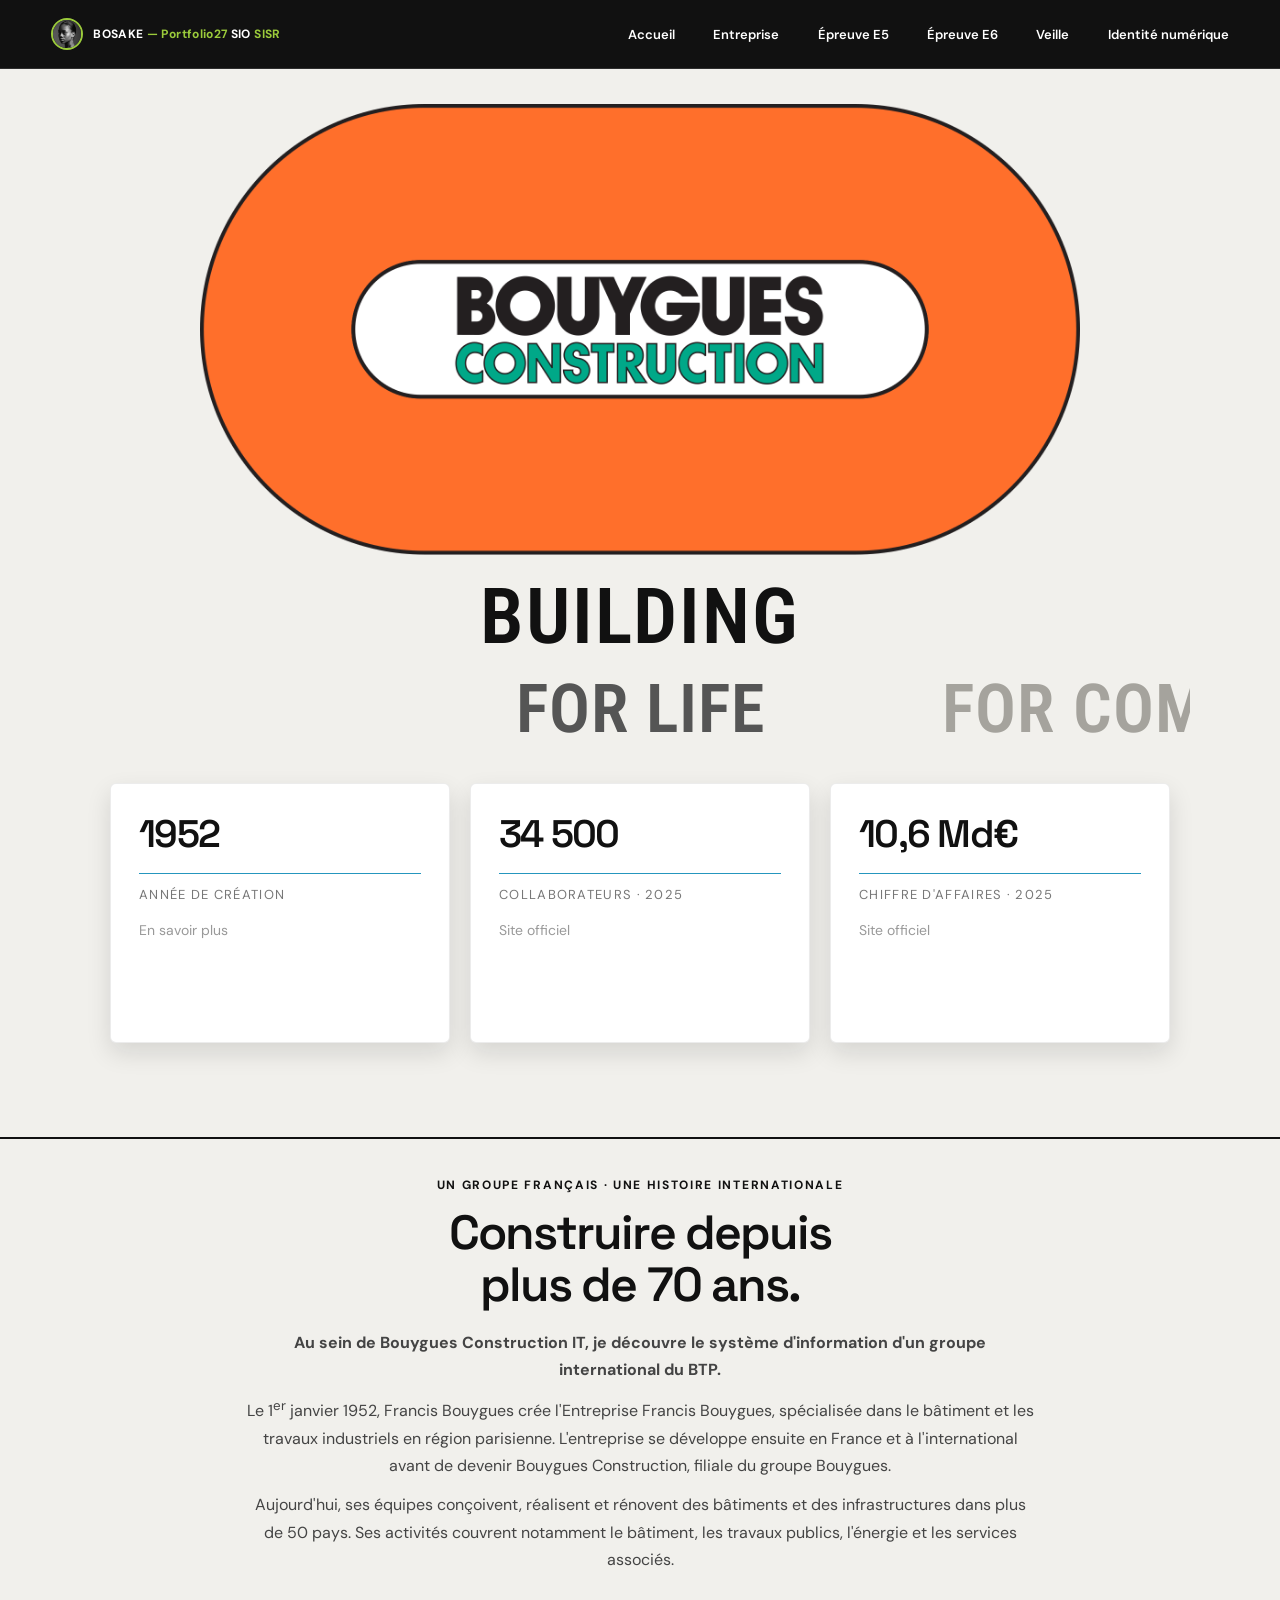
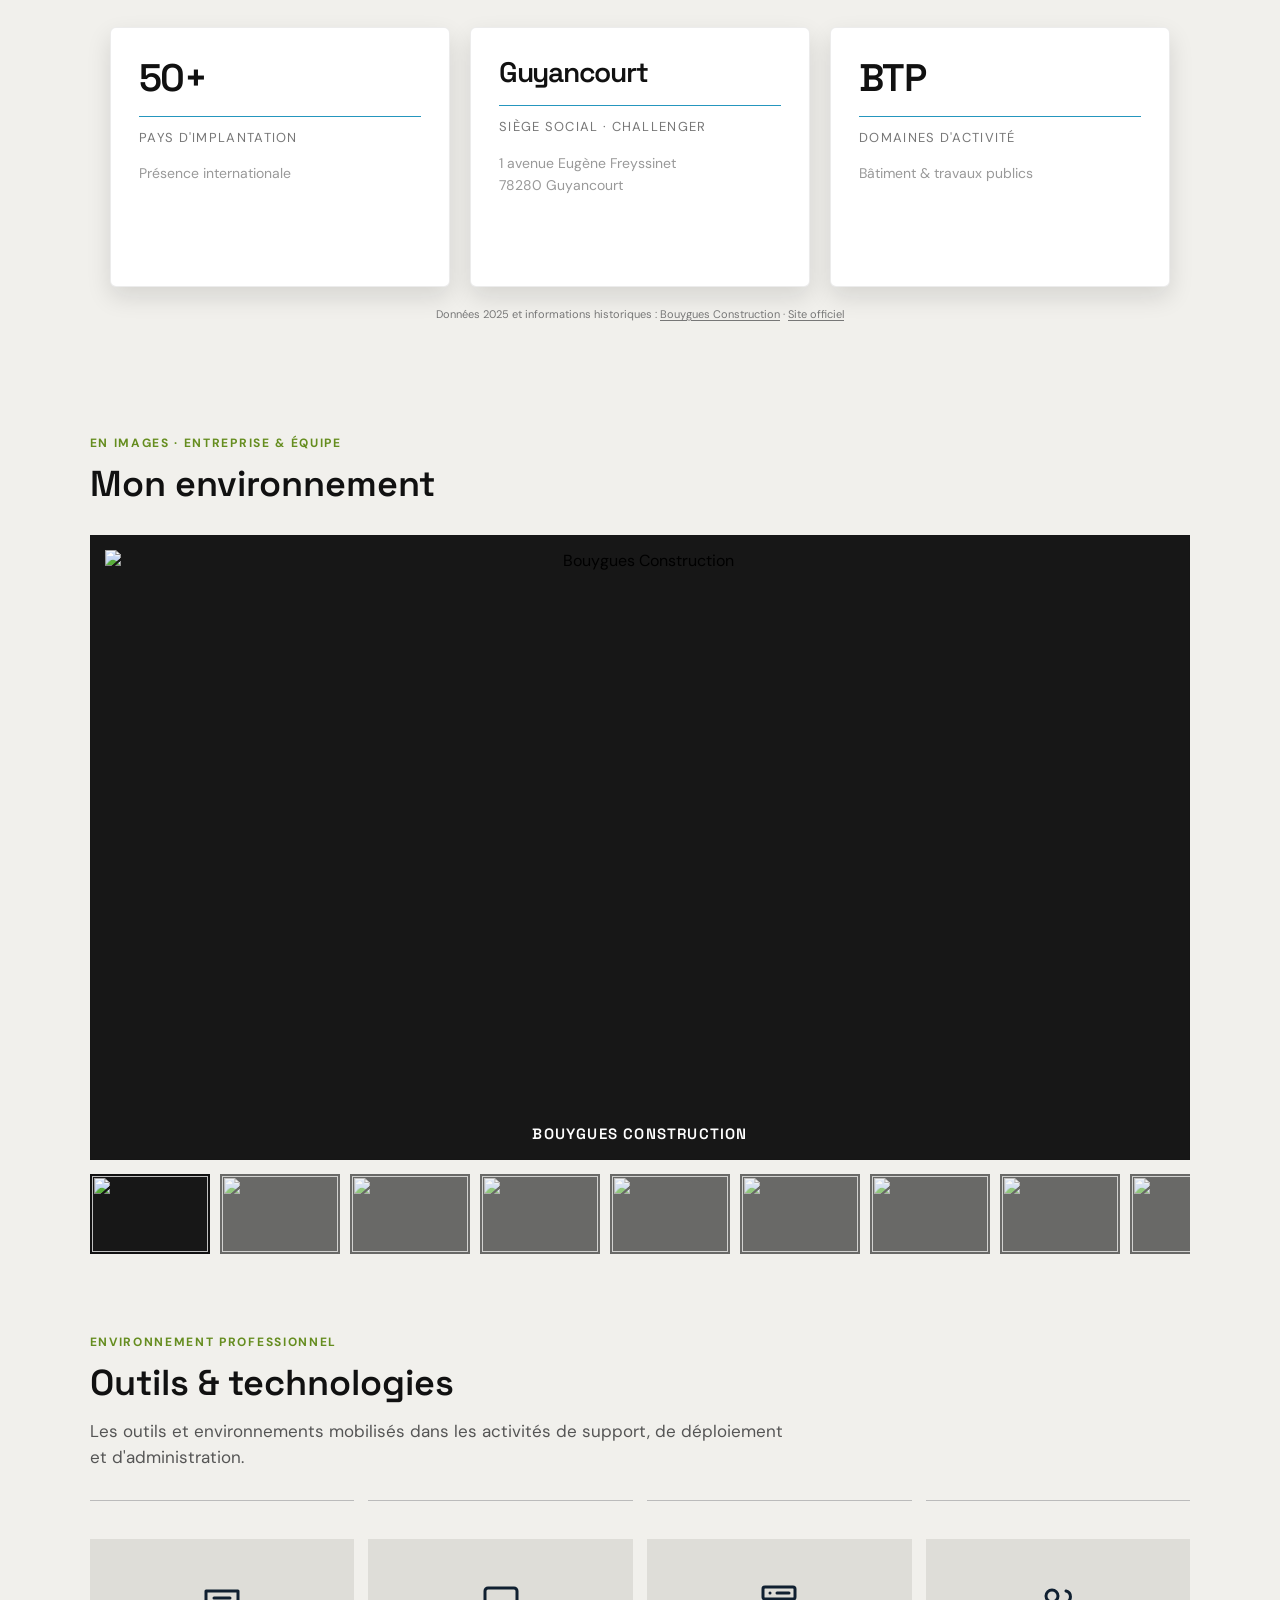
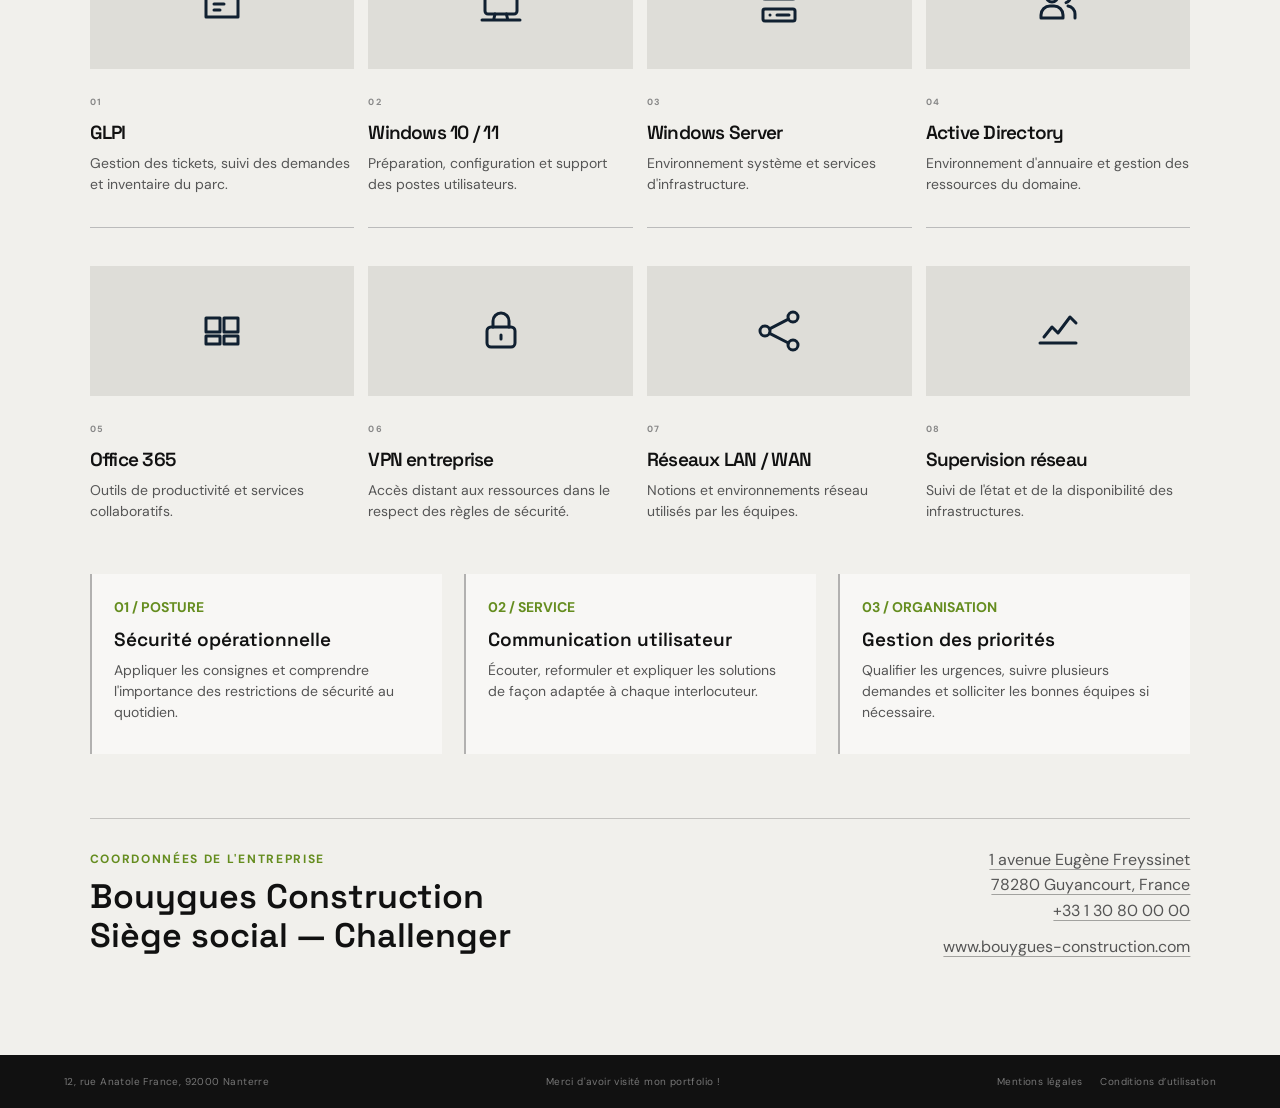
==== commit 65661c48: "Mise à jour du portfolio et des documents BTS" ====
--- a/alternance.html
+++ b/alternance.html
@@ -27,6 +27,7 @@
       <a href="e5.html">Épreuve E5</a>
       <a href="e6.html">Épreuve E6</a>
       <a href="veille.html">Veille</a>
+      <a href="identite-numerique.html">Identité numérique</a>
     </nav>
   </header>
 
--- a/css/section-pages.css
+++ b/css/section-pages.css
@@ -252,6 +252,46 @@
   height: auto;
 }
 
+.veille-sources {
+  margin-top: 24px;
+}
+
+.veille-sources > h2 {
+  margin: 0 0 12px;
+  font: 600 18px/1.2 "Space Grotesk", sans-serif;
+}
+
+.veille-sources-grid {
+  display: grid;
+  grid-template-columns: repeat(5, minmax(0, 1fr));
+  gap: 12px;
+}
+
+.veille-source {
+  display: flex;
+  min-height: 82px;
+  flex-direction: column;
+  align-items: center;
+  justify-content: center;
+  gap: 4px;
+  margin: 0;
+  padding: 6px 0;
+  text-align: center;
+}
+
+.veille-source img {
+  display: block;
+  width: 100%;
+  max-width: 82px;
+  height: 42px;
+  object-fit: contain;
+}
+
+.veille-source figcaption {
+  color: #333;
+  font: 500 10px/1.2 "DM Sans", sans-serif;
+}
+
 .veille-areas {
   margin-top: 32px;
   border-top: 1px solid rgba(17, 17, 17, .24);
@@ -479,19 +519,22 @@
 
 .e5-school-work,
 .e5-technical-projects,
-.e6-missions {
+.e6-missions,
+.e5-company-work {
   margin-top: 64px;
   scroll-margin-top: 110px;
 }
 
 .e5-school-work > h2,
-.e5-technical-projects > h2 {
+.e5-technical-projects > h2,
+.e5-company-work > h2 {
   margin-top: 14px;
   font: 600 36px/1.1 "Space Grotesk", sans-serif;
 }
 
 .e5-school-work .section-page-intro,
-.e6-missions .section-page-intro {
+.e6-missions .section-page-intro,
+.e5-company-work .section-page-intro {
   margin-top: 14px;
   font-size: 17px;
 }
@@ -988,6 +1031,10 @@
 }
 
 @media (max-width: 800px) {
+  .veille-sources-grid {
+    grid-template-columns: repeat(3, minmax(0, 1fr));
+  }
+
   .standalone-section-page .nav {
     position: fixed;
   }
@@ -1228,12 +1275,14 @@
 
   .e5-school-work,
   .e5-technical-projects,
-  .e6-missions {
+  .e6-missions,
+  .e5-company-work {
     margin-top: 48px;
   }
 
   .e5-school-work > h2,
-  .e5-technical-projects > h2 {
+  .e5-technical-projects > h2,
+  .e5-company-work > h2 {
     font-size: 30px;
   }
 
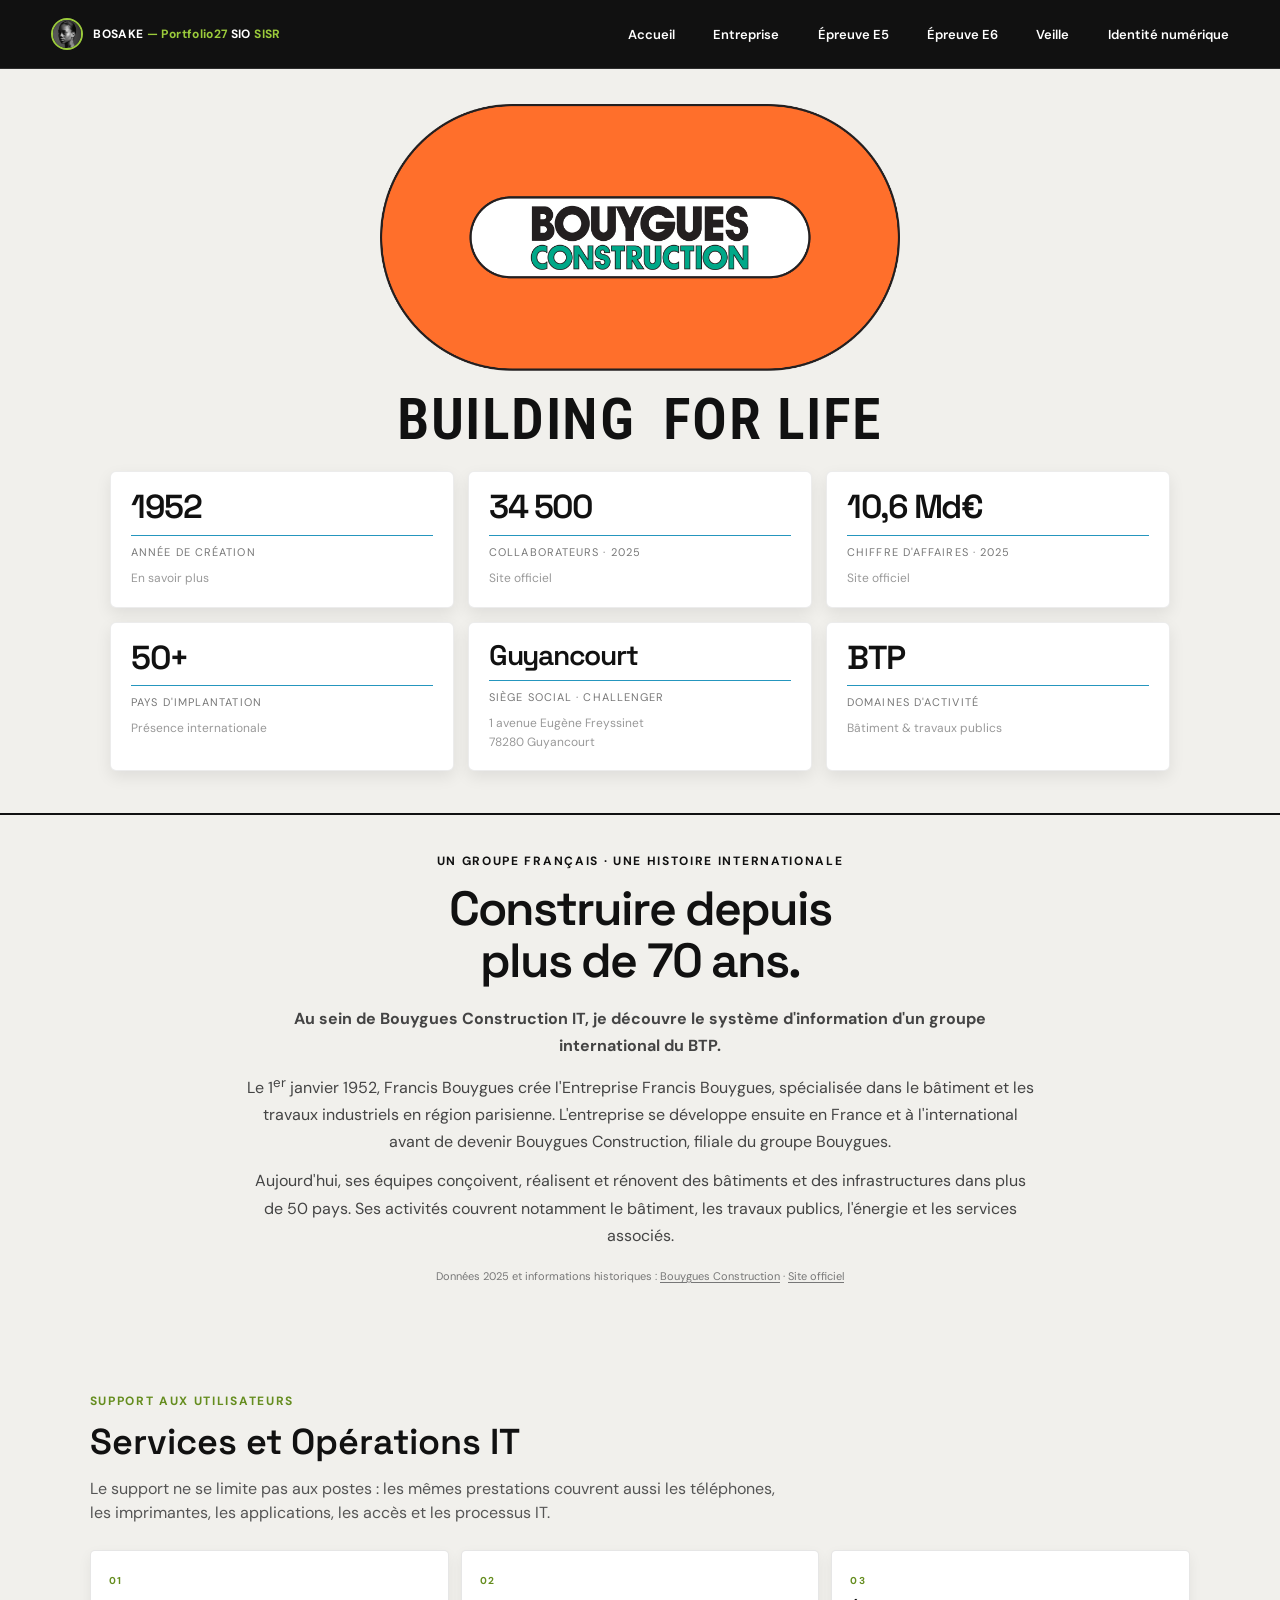
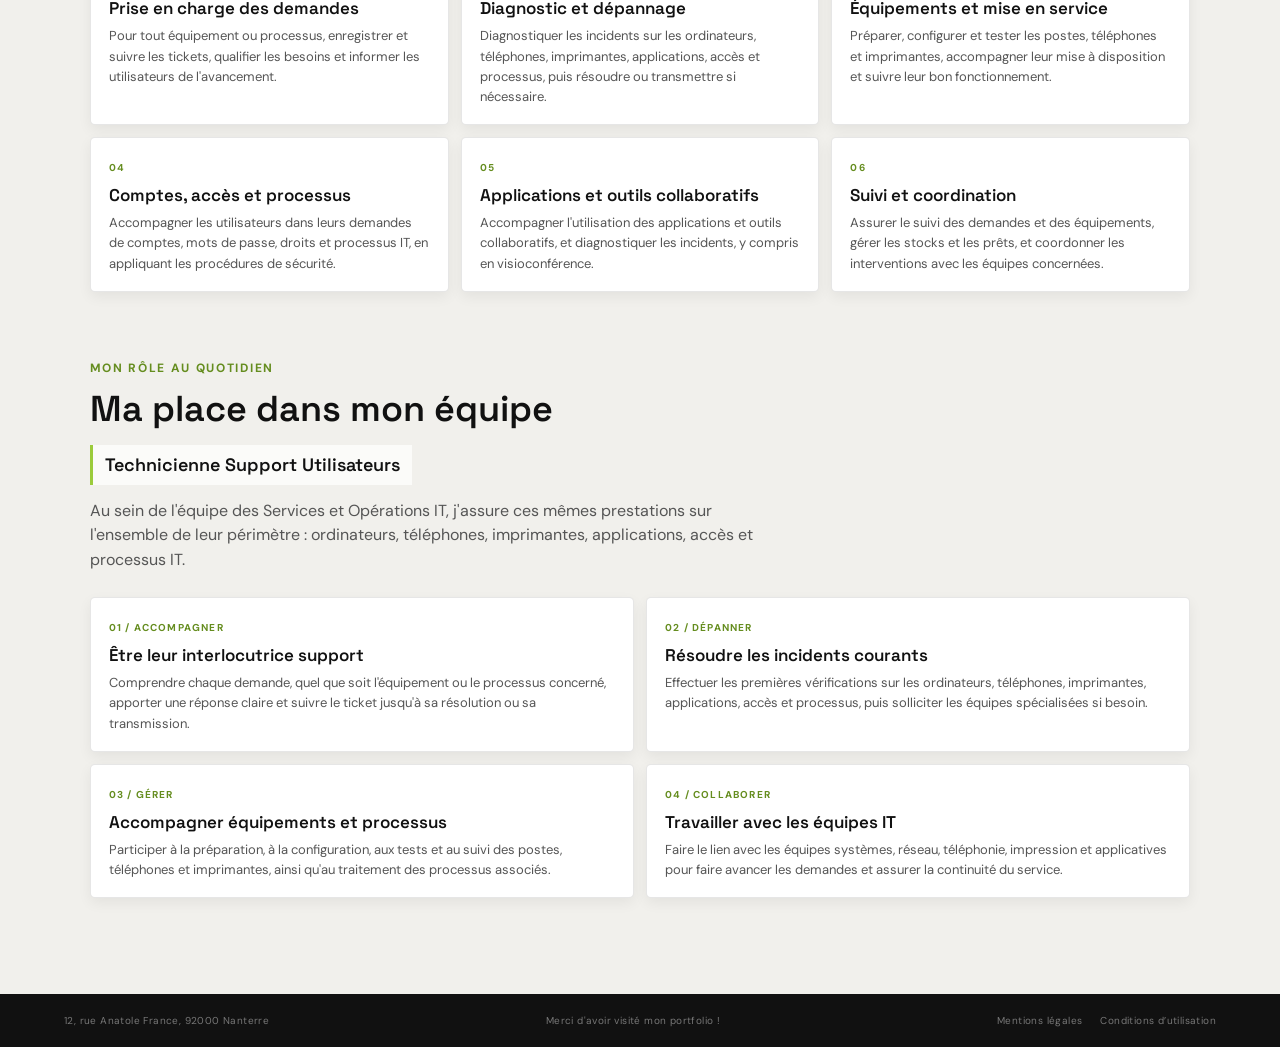
==== commit 9d895c96: "Mise à jour du portfolio et des documents BTS" ====
--- a/alternance.html
+++ b/alternance.html
@@ -40,35 +40,14 @@
           alt="Bouygues Construction"
           fetchpriority="high"
         >
-        <div class="alternance-slogan" aria-label="Building. For Life. For Communities. For Generations. A Team.">
+        <div class="alternance-slogan" aria-label="Building for Life">
           <p class="alternance-slogan-heading">BUILDING</p>
-          <div class="alternance-carousel-window" aria-hidden="true">
-            <div class="alternance-carousel-track">
-              <div class="alternance-carousel-run">
-                <span class="alternance-carousel-slide phrase-life">For Life</span>
-                <span class="alternance-carousel-slide phrase-communities">For Communities</span>
-                <span class="alternance-carousel-slide phrase-generations">For Generations</span>
-                <span class="alternance-carousel-slide phrase-team">A Team</span>
-              </div>
-              <div class="alternance-carousel-run">
-                <span class="alternance-carousel-slide phrase-life">For Life</span>
-                <span class="alternance-carousel-slide phrase-communities">For Communities</span>
-                <span class="alternance-carousel-slide phrase-generations">For Generations</span>
-                <span class="alternance-carousel-slide phrase-team">A Team</span>
-              </div>
-              <div class="alternance-carousel-run">
-                <span class="alternance-carousel-slide phrase-life">For Life</span>
-                <span class="alternance-carousel-slide phrase-communities">For Communities</span>
-                <span class="alternance-carousel-slide phrase-generations">For Generations</span>
-                <span class="alternance-carousel-slide phrase-team">A Team</span>
-              </div>
-            </div>
-          </div>
+          <p class="alternance-slogan-tagline">FOR LIFE</p>
         </div>
       </section>
 
       <section class="alternance-company-profile" id="entreprise" aria-labelledby="company-history-title">
-        <div class="alternance-fact-row alternance-fact-row-top">
+        <div class="alternance-fact-grid">
           <article class="alternance-fact-card">
             <strong>1952</strong>
             <span>ANNÉE DE CRÉATION</span>
@@ -84,17 +63,6 @@
             <span>CHIFFRE D'AFFAIRES · 2025</span>
             <a href="https://www.bouygues-construction.com/" target="_blank" rel="noopener noreferrer">Site officiel</a>
           </article>
-        </div>
-
-        <div class="alternance-company-history">
-          <p class="section-page-kicker">UN GROUPE FRANÇAIS · UNE HISTOIRE INTERNATIONALE</p>
-          <h1 id="company-history-title">Construire depuis<br><span>plus de 70 ans.</span></h1>
-          <p class="alternance-company-role"><strong>Au sein de Bouygues Construction IT, je découvre le système d'information d'un groupe international du BTP.</strong></p>
-          <p>Le 1<sup>er</sup> janvier 1952, Francis Bouygues crée l'Entreprise Francis Bouygues, spécialisée dans le bâtiment et les travaux industriels en région parisienne. L'entreprise se développe ensuite en France et à l'international avant de devenir Bouygues Construction, filiale du groupe Bouygues.</p>
-          <p>Aujourd'hui, ses équipes conçoivent, réalisent et rénovent des bâtiments et des infrastructures dans plus de 50 pays. Ses activités couvrent notamment le bâtiment, les travaux publics, l'énergie et les services associés.</p>
-        </div>
-
-        <div class="alternance-fact-row alternance-fact-row-bottom">
           <article class="alternance-fact-card">
             <strong>50+</strong>
             <span>PAYS D'IMPLANTATION</span>
@@ -111,100 +79,73 @@
             <a href="https://www.bouygues-construction.com/" target="_blank" rel="noopener noreferrer">Bâtiment &amp; travaux publics</a>
           </article>
         </div>
+
+        <div class="alternance-company-history">
+          <p class="section-page-kicker">UN GROUPE FRANÇAIS · UNE HISTOIRE INTERNATIONALE</p>
+          <h1 id="company-history-title">Construire depuis<br><span>plus de 70 ans.</span></h1>
+          <p class="alternance-company-role"><strong>Au sein de Bouygues Construction IT, je découvre le système d'information d'un groupe international du BTP.</strong></p>
+          <p>Le 1<sup>er</sup> janvier 1952, Francis Bouygues crée l'Entreprise Francis Bouygues, spécialisée dans le bâtiment et les travaux industriels en région parisienne. L'entreprise se développe ensuite en France et à l'international avant de devenir Bouygues Construction, filiale du groupe Bouygues.</p>
+          <p>Aujourd'hui, ses équipes conçoivent, réalisent et rénovent des bâtiments et des infrastructures dans plus de 50 pays. Ses activités couvrent notamment le bâtiment, les travaux publics, l'énergie et les services associés.</p>
+        </div>
         <p class="alternance-company-source">Données 2025 et informations historiques : <a href="https://fr.wikipedia.org/wiki/Bouygues_Construction" target="_blank" rel="noopener noreferrer">Bouygues Construction</a> · <a href="https://www.bouygues-construction.com/" target="_blank" rel="noopener noreferrer">Site officiel</a></p>
       </section>
 
-      <section class="alternance-gallery" id="galerie" aria-labelledby="alternance-gallery-title">
-        <p class="section-page-kicker">EN IMAGES · ENTREPRISE &amp; ÉQUIPE</p>
-        <h2 id="alternance-gallery-title">Mon environnement</h2>
-        <div class="alternance-gallery-main">
-          <button class="alternance-gallery-open" type="button" aria-label="Afficher la photo en grand">
-            <img class="alternance-gallery-image" src="https://files.catbox.moe/n02crd.webp" alt="Bouygues Construction" fetchpriority="high">
-          </button>
-          <p class="alternance-gallery-caption" aria-live="polite">Bouygues Construction</p>
-        </div>
-        <div class="alternance-gallery-thumbs" role="group" aria-label="Choisir une photo">
-          <button class="alternance-gallery-thumb is-active" type="button" data-caption="Bouygues Construction" aria-pressed="true" aria-label="Photo 1 : Bouygues Construction"><img src="https://files.catbox.moe/n02crd.webp" alt="" loading="lazy"></button>
-          <button class="alternance-gallery-thumb" type="button" data-caption="Bouygues Construction" aria-pressed="false" aria-label="Photo 2 : Bouygues Construction"><img src="https://files.catbox.moe/946t7t.png" alt="" loading="lazy"></button>
-          <button class="alternance-gallery-thumb" type="button" data-caption="Bouygues Construction" aria-pressed="false" aria-label="Photo 3 : Bouygues Construction"><img src="https://files.catbox.moe/72k5f4.png" alt="" loading="lazy"></button>
-          <button class="alternance-gallery-thumb" type="button" data-caption="Bouygues Construction" aria-pressed="false" aria-label="Photo 4 : Bouygues Construction"><img src="https://files.catbox.moe/nwor7l.png" alt="" loading="lazy"></button>
-          <button class="alternance-gallery-thumb" type="button" data-caption="Bouygues Construction" aria-pressed="false" aria-label="Photo 5 : Bouygues Construction"><img src="https://files.catbox.moe/9tc03d.png" alt="" loading="lazy"></button>
-          <button class="alternance-gallery-thumb" type="button" data-caption="Bouygues Construction" aria-pressed="false" aria-label="Photo 6 : Bouygues Construction"><img src="https://files.catbox.moe/4xz3pz.png" alt="" loading="lazy"></button>
-          <button class="alternance-gallery-thumb" type="button" data-caption="Mon bureau" aria-pressed="false" aria-label="Photo 7 : Mon bureau"><img src="https://files.catbox.moe/jm7ttb.png" alt="" loading="lazy"></button>
-          <button class="alternance-gallery-thumb" type="button" data-caption="Mon bureau" aria-pressed="false" aria-label="Photo 8 : Mon bureau"><img src="https://files.catbox.moe/50y5g2.png" alt="" loading="lazy"></button>
-          <button class="alternance-gallery-thumb" type="button" data-caption="Mon bureau" aria-pressed="false" aria-label="Photo 9 : Mon bureau"><img src="https://files.catbox.moe/r3xf9u.png" alt="" loading="lazy"></button>
-          <button class="alternance-gallery-thumb" type="button" data-caption="Mon équipe" aria-pressed="false" aria-label="Photo 10 : Mon équipe"><img src="https://files.catbox.moe/k40347.jpg" alt="" loading="lazy"></button>
-          <button class="alternance-gallery-thumb" type="button" data-caption="Mon équipe" aria-pressed="false" aria-label="Photo 11 : Mon équipe"><img src="https://files.catbox.moe/t3gr44.png" alt="" loading="lazy"></button>
-          <button class="alternance-gallery-thumb" type="button" data-caption="Mon équipe" aria-pressed="false" aria-label="Photo 12 : Mon équipe"><img src="https://files.catbox.moe/ccxoz4.jpg" alt="" loading="lazy"></button>
-          <button class="alternance-gallery-thumb" type="button" data-caption="Mon équipe" aria-pressed="false" aria-label="Photo 13 : Mon équipe"><img src="https://files.catbox.moe/inx38k.png" alt="" loading="lazy"></button>
-          <button class="alternance-gallery-thumb" type="button" data-caption="Mon équipe" aria-pressed="false" aria-label="Photo 14 : Mon équipe"><img src="https://files.catbox.moe/3y6in3.png" alt="" loading="lazy"></button>
-        </div>
-        <dialog class="alternance-gallery-lightbox" aria-label="Photo agrandie">
-          <button class="alternance-gallery-close" type="button" aria-label="Fermer l'agrandissement">Fermer <span aria-hidden="true">×</span></button>
-          <img class="alternance-gallery-lightbox-image" src="https://files.catbox.moe/n02crd.webp" alt="Bouygues Construction">
-        </dialog>
-      </section>
-
-      <section class="alternance-tools" id="outils" aria-labelledby="alternance-tools-title">
-        <p class="section-page-kicker">ENVIRONNEMENT PROFESSIONNEL</p>
-        <h2 id="alternance-tools-title">Outils &amp; technologies</h2>
-        <p class="section-page-intro">Les outils et environnements mobilisés dans les activités de support, de déploiement et d'administration.</p>
-        <div class="alternance-tool-grid">
-          <article class="alternance-tool-card">
-            <span class="alternance-tool-icon" aria-hidden="true"><svg viewBox="0 0 24 24"><path d="M4 5.5h16v13H4zM8 9h8M8 12h5M8 15h3"/></svg></span>
-            <span class="section-page-index">01</span><h3>GLPI</h3><p>Gestion des tickets, suivi des demandes et inventaire du parc.</p>
+      <section class="alternance-services" aria-labelledby="alternance-services-title">
+        <p class="section-page-kicker">SUPPORT AUX UTILISATEURS</p>
+        <h2 id="alternance-services-title">Services et Opérations IT</h2>
+        <p class="section-page-intro">Le support ne se limite pas aux postes : les mêmes prestations couvrent aussi les téléphones, les imprimantes, les applications, les accès et les processus IT.</p>
+        <div class="alternance-service-grid">
+          <article class="alternance-service-card">
+            <span class="section-page-index">01</span><h3>Prise en charge des demandes</h3>
+            <p>Pour tout équipement ou processus, enregistrer et suivre les tickets, qualifier les besoins et informer les utilisateurs de l'avancement.</p>
           </article>
-          <article class="alternance-tool-card">
-            <span class="alternance-tool-icon" aria-hidden="true"><svg viewBox="0 0 24 24"><rect x="4" y="4" width="16" height="13" rx="1.5"/><path d="M2.5 20h19M9 17l-.7 3m6.4-3 .7 3"/></svg></span>
-            <span class="section-page-index">02</span><h3>Windows 10 / 11</h3><p>Préparation, configuration et support des postes utilisateurs.</p>
+          <article class="alternance-service-card">
+            <span class="section-page-index">02</span><h3>Diagnostic et dépannage</h3>
+            <p>Diagnostiquer les incidents sur les ordinateurs, téléphones, imprimantes, applications, accès et processus, puis résoudre ou transmettre si nécessaire.</p>
           </article>
-          <article class="alternance-tool-card">
-            <span class="alternance-tool-icon" aria-hidden="true"><svg viewBox="0 0 24 24"><rect x="4" y="3.5" width="16" height="6" rx="1"/><rect x="4" y="14.5" width="16" height="6" rx="1"/><path d="M7.5 6.5h.01M7.5 17.5h.01M11 6.5h6M11 17.5h6"/></svg></span>
-            <span class="section-page-index">03</span><h3>Windows Server</h3><p>Environnement système et services d'infrastructure.</p>
+          <article class="alternance-service-card">
+            <span class="section-page-index">03</span><h3>Équipements et mise en service</h3>
+            <p>Préparer, configurer et tester les postes, téléphones et imprimantes, accompagner leur mise à disposition et suivre leur bon fonctionnement.</p>
           </article>
-          <article class="alternance-tool-card">
-            <span class="alternance-tool-icon" aria-hidden="true"><svg viewBox="0 0 24 24"><circle cx="9" cy="8" r="3"/><path d="M3.5 19v-1.5A4.5 4.5 0 0 1 8 13h2a4.5 4.5 0 0 1 4.5 4.5V19zM16 5.5a3 3 0 0 1 0 5.8M17 13a4 4 0 0 1 3.5 4v2"/></svg></span>
-            <span class="section-page-index">04</span><h3>Active Directory</h3><p>Environnement d'annuaire et gestion des ressources du domaine.</p>
+          <article class="alternance-service-card">
+            <span class="section-page-index">04</span><h3>Comptes, accès et processus</h3>
+            <p>Accompagner les utilisateurs dans leurs demandes de comptes, mots de passe, droits et processus IT, en appliquant les procédures de sécurité.</p>
           </article>
-          <article class="alternance-tool-card">
-            <span class="alternance-tool-icon" aria-hidden="true"><svg viewBox="0 0 24 24"><path d="M4 5.5h7v7H4zM13 5.5h7v7h-7zM4 14.5h7v4H4zM13 14.5h7v4h-7z"/></svg></span>
-            <span class="section-page-index">05</span><h3>Office 365</h3><p>Outils de productivité et services collaboratifs.</p>
+          <article class="alternance-service-card">
+            <span class="section-page-index">05</span><h3>Applications et outils collaboratifs</h3>
+            <p>Accompagner l'utilisation des applications et outils collaboratifs, et diagnostiquer les incidents, y compris en visioconférence.</p>
           </article>
-          <article class="alternance-tool-card">
-            <span class="alternance-tool-icon" aria-hidden="true"><svg viewBox="0 0 24 24"><rect x="5" y="10" width="14" height="10" rx="2"/><path d="M8 10V7a4 4 0 0 1 8 0v3m-4 4v2"/></svg></span>
-            <span class="section-page-index">06</span><h3>VPN entreprise</h3><p>Accès distant aux ressources dans le respect des règles de sécurité.</p>
+          <article class="alternance-service-card">
+            <span class="section-page-index">06</span><h3>Suivi et coordination</h3>
+            <p>Assurer le suivi des demandes et des équipements, gérer les stocks et les prêts, et coordonner les interventions avec les équipes concernées.</p>
           </article>
-          <article class="alternance-tool-card">
-            <span class="alternance-tool-icon" aria-hidden="true"><svg viewBox="0 0 24 24"><circle cx="5" cy="12" r="2.5"/><circle cx="19" cy="5" r="2.5"/><circle cx="19" cy="19" r="2.5"/><path d="m7.3 10.9 9.4-4.8m-9.4 7.1 9.4 4.8"/></svg></span>
-            <span class="section-page-index">07</span><h3>Réseaux LAN / WAN</h3><p>Notions et environnements réseau utilisés par les équipes.</p>
-          </article>
-          <article class="alternance-tool-card">
-            <span class="alternance-tool-icon" aria-hidden="true"><svg viewBox="0 0 24 24"><path d="M3 18h18M5 15l4-5 3 3 6-8 3 3"/></svg></span>
-            <span class="section-page-index">08</span><h3>Supervision réseau</h3><p>Suivi de l'état et de la disponibilité des infrastructures.</p>
-          </article>
-        </div>
-        <div class="alternance-learning-grid">
-          <article><span class="section-page-index">01 / POSTURE</span><h3>Sécurité opérationnelle</h3><p>Appliquer les consignes et comprendre l'importance des restrictions de sécurité au quotidien.</p></article>
-          <article><span class="section-page-index">02 / SERVICE</span><h3>Communication utilisateur</h3><p>Écouter, reformuler et expliquer les solutions de façon adaptée à chaque interlocuteur.</p></article>
-          <article><span class="section-page-index">03 / ORGANISATION</span><h3>Gestion des priorités</h3><p>Qualifier les urgences, suivre plusieurs demandes et solliciter les bonnes équipes si nécessaire.</p></article>
         </div>
       </section>
 
-      <section class="alternance-location" aria-labelledby="alternance-location-title">
-        <div>
-          <p class="section-page-kicker">COORDONNÉES DE L'ENTREPRISE</p>
-          <h2 id="alternance-location-title">Bouygues Construction<br>Siège social — Challenger</h2>
+      <section class="alternance-team" aria-labelledby="alternance-team-title">
+        <p class="section-page-kicker">MON RÔLE AU QUOTIDIEN</p>
+        <h2 id="alternance-team-title">Ma place dans mon équipe</h2>
+        <p class="alternance-team-role">Technicienne Support Utilisateurs</p>
+        <p class="section-page-intro">Au sein de l'équipe des Services et Opérations IT, j'assure ces mêmes prestations sur l'ensemble de leur périmètre : ordinateurs, téléphones, imprimantes, applications, accès et processus IT.</p>
+        <div class="alternance-team-grid">
+          <article class="alternance-team-card">
+            <span class="section-page-index">01 / ACCOMPAGNER</span><h3>Être leur interlocutrice support</h3>
+            <p>Comprendre chaque demande, quel que soit l'équipement ou le processus concerné, apporter une réponse claire et suivre le ticket jusqu'à sa résolution ou sa transmission.</p>
+          </article>
+          <article class="alternance-team-card">
+            <span class="section-page-index">02 / DÉPANNER</span><h3>Résoudre les incidents courants</h3>
+            <p>Effectuer les premières vérifications sur les ordinateurs, téléphones, imprimantes, applications, accès et processus, puis solliciter les équipes spécialisées si besoin.</p>
+          </article>
+          <article class="alternance-team-card">
+            <span class="section-page-index">03 / GÉRER</span><h3>Accompagner équipements et processus</h3>
+            <p>Participer à la préparation, à la configuration, aux tests et au suivi des postes, téléphones et imprimantes, ainsi qu'au traitement des processus associés.</p>
+          </article>
+          <article class="alternance-team-card">
+            <span class="section-page-index">04 / COLLABORER</span><h3>Travailler avec les équipes IT</h3>
+            <p>Faire le lien avec les équipes systèmes, réseau, téléphonie, impression et applicatives pour faire avancer les demandes et assurer la continuité du service.</p>
+          </article>
         </div>
-        <address>
-          <a href="https://www.google.com/maps/search/?api=1&amp;query=1+avenue+Eug%C3%A8ne+Freyssinet%2C+78280+Guyancourt" target="_blank" rel="noopener noreferrer">
-            1 avenue Eugène Freyssinet<br>
-            78280 Guyancourt, France
-          </a><br>
-          <a href="tel:+33130800000">+33 1 30 80 00 00</a><br>
-          <a class="alternance-company-website" href="https://www.bouygues-construction.com/" target="_blank" rel="noopener noreferrer">www.bouygues-construction.com</a>
-        </address>
       </section>
-
     </div>
   </main>
 
@@ -216,8 +157,6 @@
       <a href="conditions.html">Conditions d’utilisation</a>
     </nav>
   </footer>
-  <script src="js/alternance-carousel.js" defer></script>
-  <script src="js/alternance-gallery.js" defer></script>
   <script src="js/tab-title.js" defer></script>
 </body>
 </html>
--- a/css/section-pages.css
+++ b/css/section-pages.css
@@ -21,10 +21,10 @@
 
 .alternance-brand {
   min-height: 0;
-  display: grid;
-  align-content: start;
-  justify-items: center;
-  gap: 24px;
+  display: flex;
+  flex-direction: column;
+  align-items: center;
+  gap: 20px;
   padding-top: 20px;
   margin-bottom: 24px;
   text-align: center;
@@ -32,69 +32,27 @@
 
 .alternance-brand-logo {
   display: block;
-  width: min(100%, 880px);
+  width: min(100%, 520px);
   height: auto;
 }
 
 .alternance-slogan {
-  display: grid;
-  justify-items: center;
-  gap: 4px;
-  width: 100%;
+  display: flex;
+  align-items: baseline;
+  justify-content: center;
+  gap: clamp(12px, 2.5vw, 28px);
+  max-width: 100%;
   overflow: visible;
   color: #555;
   font-family: "Space Grotesk", sans-serif;
 }
 
-.alternance-slogan-heading {
+.alternance-slogan-heading,
+.alternance-slogan-tagline {
+  margin: 0;
   color: #111;
-  font: 600 clamp(40px, 6.4vw, 78px)/.98 "Roboto Condensed", sans-serif;
+  font: 600 clamp(32px, 5.2vw, 58px)/.98 "Roboto Condensed", sans-serif;
   letter-spacing: .025em;
-}
-
-.alternance-carousel-window {
-  display: block;
-  --carousel-card-width: clamp(360px, 45vw, 640px);
-  width: 100%;
-  height: clamp(52px, 8vw, 100px);
-  justify-self: center;
-  overflow: hidden;
-}
-
-.alternance-carousel-track,
-.alternance-carousel-run {
-  display: flex;
-  width: max-content;
-  height: 100%;
-}
-
-.alternance-carousel-track {
-  transform: translateX(var(--carousel-offset, 0px));
-  transition: transform 850ms cubic-bezier(.22, .61, .36, 1);
-}
-
-.alternance-carousel-run {
-  flex: none;
-  align-items: center;
-  padding-inline: calc((100vw - var(--carousel-card-width)) / 2);
-}
-
-.alternance-carousel-slide {
-  display: grid;
-  flex: none;
-  width: var(--carousel-card-width);
-  height: 100%;
-  place-items: center;
-  color: #a5a39d;
-  font: 600 clamp(42px, 5.3vw, 80px)/1 "Roboto Condensed", sans-serif;
-  letter-spacing: .015em;
-  text-transform: uppercase;
-  white-space: nowrap;
-  transition: color 600ms ease;
-}
-
-.alternance-carousel-slide.is-current {
-  color: #555;
 }
 
 .section-page-kicker,
@@ -224,36 +182,52 @@
   scroll-margin-top: 110px;
 }
 
-.veille-topic {
-  margin-top: 76px;
-  padding-bottom: 30px;
-  border-bottom: 1px solid rgba(17, 17, 17, .2);
-}
-
-.veille-topic h1 {
-  margin: 0;
-  font: 600 clamp(28px, 3.2vw, 42px)/1.12 "Space Grotesk", sans-serif;
-  letter-spacing: -.045em;
-}
-
-.veille-topic u {
-  text-decoration-color: #9BCB3B;
-  text-decoration-thickness: 3px;
-  text-underline-offset: .12em;
-}
-
 .veille-topic-visual {
-  margin: 30px 0 0;
+  position: relative;
+  width: min(100%, 900px);
+  height: clamp(210px, 28vw, 320px);
+  margin: 76px auto 0;
+  overflow: hidden;
+  border-radius: 6px;
+  background: #17191c;
 }
 
 .veille-topic-visual img {
   display: block;
   width: 100%;
-  height: auto;
+  height: 100%;
+  object-fit: cover;
+}
+
+.veille-topic-visual::after {
+  position: absolute;
+  inset: 0;
+  background: linear-gradient(90deg, rgba(0, 0, 0, .68), rgba(0, 0, 0, .34));
+  content: "";
+}
+
+.veille-topic-caption {
+  position: absolute;
+  z-index: 1;
+  inset: 0;
+  display: grid;
+  place-items: center;
+  padding: clamp(20px, 5vw, 56px);
+  text-align: center;
+}
+
+.section-page .veille-topic-caption h1 {
+  max-width: 780px;
+  margin: 0;
+  color: #fff;
+  font: 600 clamp(20px, 2.35vw, 30px)/1.16 "Space Grotesk", sans-serif;
+  letter-spacing: -.035em;
 }
 
 .veille-sources {
-  margin-top: 24px;
+  margin-top: 48px;
+  padding-top: 24px;
+  border-top: 1px solid rgba(17, 17, 17, .24);
 }
 
 .veille-sources > h2 {
@@ -279,6 +253,23 @@
   text-align: center;
 }
 
+.veille-source a {
+  display: flex;
+  min-width: 0;
+  flex-direction: column;
+  align-items: center;
+  justify-content: center;
+  gap: 4px;
+  color: inherit;
+  text-decoration: none;
+}
+
+.veille-source a:focus-visible {
+  border-radius: 3px;
+  outline: 2px solid #658d1f;
+  outline-offset: 4px;
+}
+
 .veille-source img {
   display: block;
   width: 100%;
@@ -287,7 +278,7 @@
   object-fit: contain;
 }
 
-.veille-source figcaption {
+.veille-source a > span {
   color: #333;
   font: 500 10px/1.2 "DM Sans", sans-serif;
 }
@@ -335,6 +326,14 @@
 .veille-area summary:focus-visible {
   outline: 3px solid #9BCB3B;
   outline-offset: 3px;
+}
+
+.veille-area-description {
+  margin: 0 0 16px;
+  color: #666;
+  font-size: 14px;
+  font-style: italic;
+  line-height: 1.6;
 }
 
 .veille-work-grid {
@@ -615,32 +614,24 @@
   scroll-margin-top: 110px;
 }
 
-.alternance-fact-row {
+.alternance-fact-grid {
   display: grid;
   grid-template-columns: repeat(3, minmax(0, 1fr));
-  gap: 20px;
+  gap: 14px;
   width: min(1060px, 100%);
   margin: 0 auto;
-}
-
-.alternance-fact-row-top {
-  margin-bottom: 94px;
-}
-
-.alternance-fact-row-bottom {
-  margin-top: 54px;
+  margin-bottom: 42px;
 }
 
 .alternance-fact-card {
   display: flex;
-  min-height: 260px;
   flex-direction: column;
   align-items: flex-start;
-  padding: 30px 28px;
+  padding: 18px 20px;
   border: 1px solid rgba(17, 17, 17, .08);
   border-radius: 6px;
   background: #fff;
-  box-shadow: 0 10px 24px rgba(17, 17, 17, .12);
+  box-shadow: 0 6px 16px rgba(17, 17, 17, .08);
   transition: background-color .25s ease, border-color .25s ease, color .25s ease;
 }
 
@@ -652,26 +643,26 @@
 }
 
 .alternance-fact-card strong {
-  font: 600 clamp(34px, 3vw, 42px)/1.05 "Space Grotesk", sans-serif;
+  font: 600 clamp(27px, 2.6vw, 36px)/1.05 "Space Grotesk", sans-serif;
   letter-spacing: -.045em;
   overflow-wrap: anywhere;
 }
 
 .alternance-fact-card > span {
   width: 100%;
-  margin-top: 18px;
-  padding-top: 11px;
+  margin-top: 10px;
+  padding-top: 8px;
   border-top: 1px solid #2596be;
   color: #777;
-  font-size: 13px;
+  font-size: 11px;
   letter-spacing: .1em;
   line-height: 1.55;
 }
 
 .alternance-fact-card a {
-  margin-top: 14px;
+  margin-top: 8px;
   color: #999;
-  font-size: 14px;
+  font-size: 12px;
   line-height: 1.6;
 }
 
@@ -751,6 +742,81 @@
 .alternance-company-source a {
   text-decoration: underline;
   text-underline-offset: 2px;
+}
+
+.alternance-services,
+.alternance-team {
+  margin-top: 68px;
+  scroll-margin-top: 110px;
+}
+
+.alternance-services > h2,
+.alternance-team > h2 {
+  margin-top: 14px;
+  font: 600 36px/1.1 "Space Grotesk", sans-serif;
+}
+
+.alternance-services > .section-page-intro,
+.alternance-team > .section-page-intro {
+  margin-top: 14px;
+  font-size: 16px;
+}
+
+.alternance-service-grid {
+  display: grid;
+  grid-template-columns: repeat(3, minmax(0, 1fr));
+  gap: 12px;
+  margin-top: 24px;
+}
+
+.alternance-service-card,
+.alternance-team-card {
+  min-width: 0;
+  padding: 17px 18px;
+  border: 1px solid rgba(17, 17, 17, .1);
+  border-radius: 5px;
+  background: #fff;
+  box-shadow: 0 5px 14px rgba(17, 17, 17, .06);
+}
+
+.alternance-service-card .section-page-index,
+.alternance-team-card .section-page-index {
+  color: #658d1f;
+  font-size: 10px;
+  font-weight: 700;
+  letter-spacing: .12em;
+}
+
+.alternance-service-card h3,
+.alternance-team-card h3 {
+  margin-top: 9px;
+  color: #111;
+  font: 600 17px/1.25 "Space Grotesk", sans-serif;
+}
+
+.alternance-service-card p,
+.alternance-team-card p {
+  margin-top: 7px;
+  color: #555;
+  font-size: 13px;
+  line-height: 1.55;
+}
+
+.alternance-team-role {
+  display: inline-block;
+  margin-top: 16px;
+  padding: 8px 12px;
+  border-left: 3px solid #9bcb3b;
+  background: rgba(255, 255, 255, .72);
+  color: #111;
+  font: 600 18px/1.3 "Space Grotesk", sans-serif;
+}
+
+.alternance-team-grid {
+  display: grid;
+  grid-template-columns: repeat(2, minmax(0, 1fr));
+  gap: 12px;
+  margin-top: 24px;
 }
 
 .alternance-tools {
@@ -1046,29 +1112,18 @@
 
   .alternance-brand {
     min-height: 0;
-    gap: 20px;
+    gap: 18px;
     padding-top: 18px;
     margin-bottom: 16px;
   }
 
   .alternance-brand-logo {
-    width: min(100%, 420px);
-  }
-
-  .alternance-slogan-heading {
-    font-size: clamp(36px, 10vw, 50px);
-  }
-
-  .alternance-carousel-window {
-    --carousel-card-width: clamp(190px, 50vw, 280px);
-    width: 100%;
-    height: 58px;
-    margin-left: 0;
-    justify-self: center;
-  }
-
-  .alternance-carousel-slide {
-    font-size: clamp(25px, 6.4vw, 32px);
+    width: min(100%, 360px);
+  }
+
+  .alternance-slogan-heading,
+  .alternance-slogan-tagline {
+    font-size: clamp(30px, 6.8vw, 42px);
   }
 
   .section-page h1 {
@@ -1108,31 +1163,22 @@
     padding-bottom: 30px;
   }
 
-  .alternance-fact-row {
-    grid-template-columns: minmax(0, 1fr);
-    gap: 12px;
-    width: min(440px, 100%);
-  }
-
-  .alternance-fact-row-top {
-    margin-bottom: 60px;
-  }
-
-  .alternance-fact-row-bottom {
-    margin-top: 32px;
+  .alternance-fact-grid {
+    grid-template-columns: repeat(2, minmax(0, 1fr));
+    gap: 10px;
+    margin-bottom: 32px;
   }
 
   .alternance-fact-card {
-    min-height: 205px;
-    padding: 26px;
+    padding: 16px;
   }
 
   .alternance-fact-card strong {
-    font-size: 36px;
+    font-size: 30px;
   }
 
   .alternance-headquarters-card strong {
-    font-size: 29px;
+    font-size: 25px;
   }
 
   .alternance-company-history {
@@ -1151,8 +1197,15 @@
     margin-top: 52px;
   }
 
+  .alternance-services,
+  .alternance-team {
+    margin-top: 52px;
+  }
+
   .alternance-tools > h2,
-  .alternance-gallery > h2 {
+  .alternance-gallery > h2,
+  .alternance-services > h2,
+  .alternance-team > h2 {
     font-size: 30px;
   }
 
@@ -1163,6 +1216,16 @@
     margin-top: 22px;
   }
 
+  .alternance-service-grid {
+    grid-template-columns: repeat(2, minmax(0, 1fr));
+    gap: 10px;
+  }
+
+  .alternance-team-grid {
+    gap: 10px;
+    margin-top: 20px;
+  }
+
   .alternance-location {
     align-items: flex-start;
     flex-direction: column;
@@ -1187,6 +1250,16 @@
     font-size: 25px;
   }
 
+  .alternance-service-card,
+  .alternance-team-card {
+    padding: 15px;
+  }
+
+  .alternance-service-card h3,
+  .alternance-team-card h3 {
+    font-size: 16px;
+  }
+
   .alternance-gallery {
     margin-top: 52px;
   }
@@ -1229,13 +1302,9 @@
     margin-top: 54px;
   }
 
-  .veille-topic {
+  .veille-topic-visual {
+    height: clamp(190px, 42vw, 270px);
     margin-top: 54px;
-    padding-bottom: 22px;
-  }
-
-  .veille-topic h1 {
-    font-size: clamp(23px, 6vw, 30px);
   }
 
   .veille-page .section-page-news {
@@ -1328,6 +1397,14 @@
 
   .section-page-timeline .section-page-item {
     grid-template-columns: 34px minmax(0, 1fr);
+  }
+}
+
+@media (max-width: 520px) {
+  .alternance-fact-grid,
+  .alternance-service-grid,
+  .alternance-team-grid {
+    grid-template-columns: minmax(0, 1fr);
   }
 }
 
@@ -1341,36 +1418,4 @@
   .alternance-gallery-thumb {
     transition: none;
   }
-
-  .alternance-carousel-window {
-    height: auto;
-    overflow: visible;
-  }
-
-  .alternance-carousel-track {
-    flex-direction: column;
-    width: 100%;
-    height: auto;
-    transform: none;
-    transition: none;
-  }
-
-  .alternance-carousel-run {
-    flex-direction: column;
-    width: 100%;
-    height: auto;
-    padding: 0;
-  }
-
-  .alternance-carousel-run + .alternance-carousel-run {
-    display: none;
-  }
-
-  .alternance-carousel-slide {
-    width: 100%;
-    height: auto;
-    padding: 8px 0;
-    color: #555;
-    transition: none;
-  }
-}
+}
